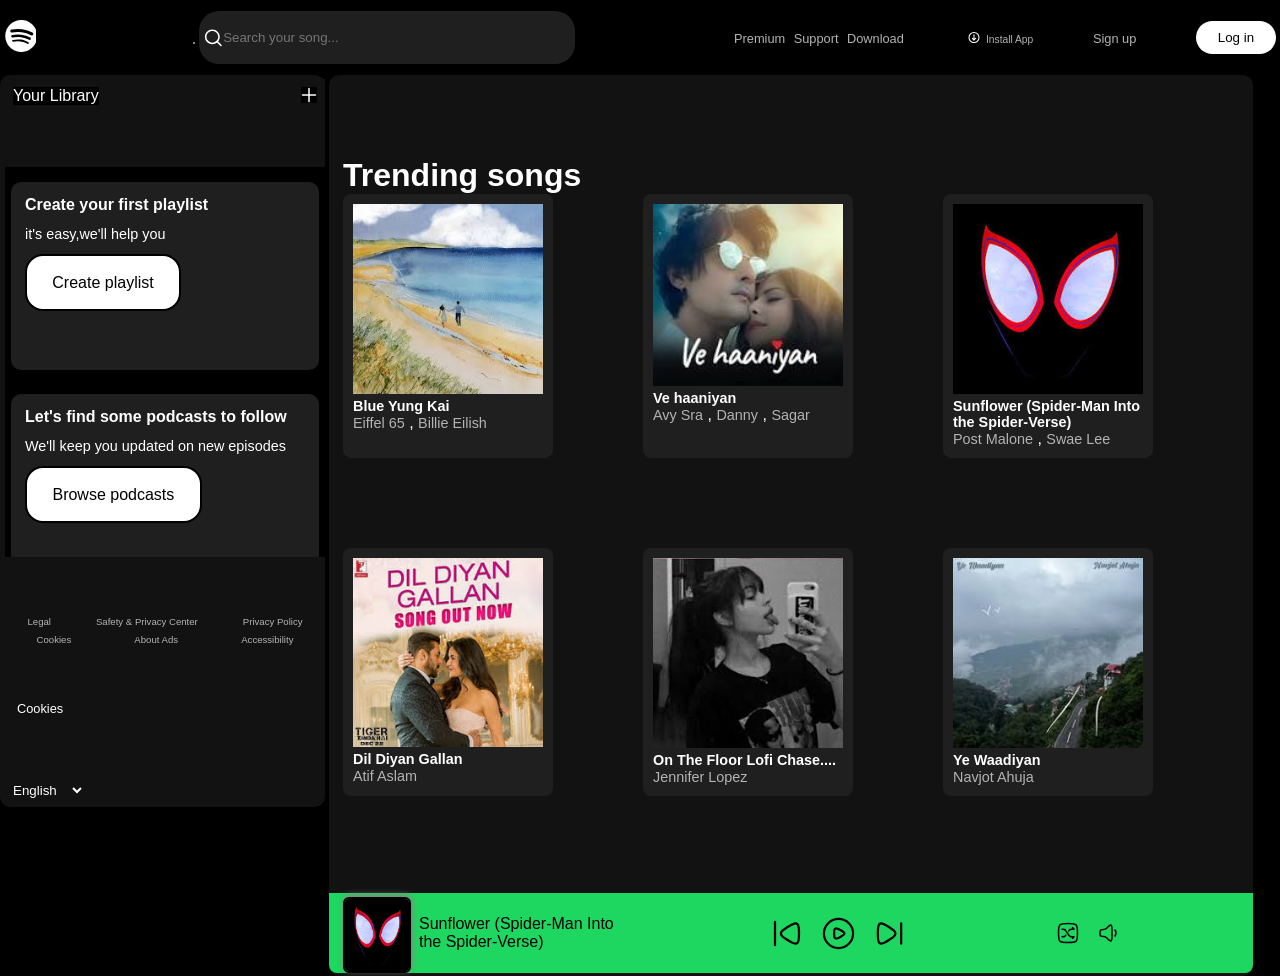
==== index.html @ 0c758832 "Initial commit index" ====
<!DOCTYPE html>
<html lang="en">

<head>
    <meta charset="UTF-8">
    <meta name="viewport" content="width=device-width, initial-scale=1.0">
    <title>SpotifyClone</title>
    <link rel="stylesheet" href="https://cdnjs.cloudflare.com/ajax/libs/font-awesome/6.7.2/css/all.min.css"
        integrity="sha512-Evv84Mr4kqVGRNSgIGL/F/aIDqQb7xQ2vcrdIwxfjThSH8CSR7PBEakCr51Ck+w+/U6swU2Im1vVX0SVk9ABhg=="
        crossorigin="anonymous" referrerpolicy="no-referrer" />
    <link rel="stylesheet" href="index.css">
    <link rel="stylesheet" href="utility.css">
    <link rel="icon" href="spotify.png">
</head>

<body>
    <!-- Nav Bar.... -->
    <nav id="home">
        <i class="fa-solid fa-bars" id="menuIcon"></i> <!--Currently not showing at 875px it appears-->
        <a href="#home"><img src="logo.svg" alt="Spotify Icon" id="spotifyIcon"></a>
        <div class="navDiv1">
            <a href="#home"><img src="home.svg" alt="Home Icon"></a>
            <div class="Searching-Box">
                <!-- Search icon id,input type id -->
                <img src="search.svg" alt="Search Icon" id="SearchSong"
                    style="background-color: #1F1F1F; cursor: pointer;">
                <input id="NavSearch" type="text" placeholder="Search your song..." autocomplete="off"
                    spellcheck="false" autocorrect="off">
            </div>
        </div>
        <div class="navDiv2">
            <div class="nD2One">
                <a href="https://www.spotify.com/in-en/premium/" target="_blank">
                    <span>Premium</span>
                </a>
                <a href="http://support.spotify.com/in-en/" target="_blank">
                    <span>Support</span>
                </a>
                <a href="https://www.spotify.com/in-en/download/windows/" target="_blank">
                    <span>Download</span>
                </a>
            </div>
            <div class="nD2Two">
                <img src="downArrow.svg" alt="Down Arrow Icon">
                <a href="https://open.spotify.com/download"><span>Install App</span></a>
            </div>
            <a href="#"><span>Sign up</span></a>
            <button>Log in</button>
        </div>
    </nav>
    <main>
        <!-- Section1 -->
        <div class="leftMainDiv mainDiv">
            <div class="LMD1">
                <span>Your Library</span>
                <img class="invert" src="plus.svg" alt="plusSign">
            </div>
            <div class="LMD2 leftScrollableDiv">
                <div class="LSD1 LSD">
                    <span>Create your first playlist</span>
                    <span>it's easy,we'll help you</span>
                    <a href="https://open.spotify.com/playlist/3lMnt1hQ7UjXv319iHJ9pQ"
                        class="leftclickbutton lcb1">Create playlist</a>
                </div>
                <div class="LSD2 LSD">
                    <span>Let's find some podcasts to follow</span>
                    <span>We'll keep you updated on new episodes</span>
                    <a href="https://open.spotify.com/home?facet=podcasts-chip" class="leftclickbutton lcb2">Browse podcasts</a>
                </div>
            </div>
            <div class="LMD3">
                <div class="LMD3-div">
                    <a href="https://www.spotify.com/in-en/legal/end-user-agreement/">
                        <span class="LMD3-span">Legal</span>
                    </a>
                    <a href="https://www.spotify.com/in-en/safetyandprivacy">
                        <span class="LMD3-span">Safety & Privacy Center</span>
                    </a>
                    <a href="https://www.spotify.com/in-en/legal/privacy-policy/">
                        <span class="LMD3-span">Privacy Policy</span>
                    </a>
                </div>
                <div class="LMD3-div">
                    <a href="https://www.spotify.com/in-en/legal/cookies-policy/">
                        <span class="LMD3-span">Cookies</span>
                    </a>
                    <a href="https://www.spotify.com/in-en/legal/privacy-policy/#s3">
                        <span class="LMD3-span">About Ads</span>
                    </a>
                    <a href="https://www.spotify.com/in-en/accessibility">
                        <span class="LMD3-span">Accessibility </span>
                    </a>
                </div>
            </div>
            <a href="https://www.spotify.com/in-en/legal/cookies-policy/">Cookies</a>
            <select name="select" id="language">
                <option value="en">English</option>
                <option value="hi">Hindi</option>
                <option value="fr">French</option>
                <option value="ge">German</option>
                <option value="por">Portuguese</option>
            </select>
        </div>
        <!-- Section2 -->
        <div class="rightMainDiv mainDiv">
            <h1>Trending songs</h1>
            <!-- Entire Playlist Cards -->
            <div class="cardContainer">
                <div class="card border">
                    <div class="play" data-img="PlaylistImage1.jpeg" data-songs="Songs/Blue Yung Kai - PagalWorld.mp3">
                        <svg width="80" height="80" viewBox="0 0 100 100" xmlns="http://www.w3.org/2000/svg"
                            style="background: none;">
                            <!-- Green circle filled -->
                            <circle cx="50" cy="50" r="36" fill="#1ed760" stroke="#1ed760" stroke-width="5" />

                            <!-- Play icon with 2px padding from top -->
                            <g transform="translate(31, 28) scale(1.5)">
                                <path
                                    d="M7.05 3.606L20.54 11.394a.7.7 0 0 1 0 1.212L7.05 20.394A.7.7 0 0 1 6 19.788V4.212a.7.7 0 0 1 1.05-.606"
                                    fill="black" />
                            </g>
                        </svg>
                    </div>
                    <img src="PlaylistImage1.jpeg" alt="">
                    <a href="Songs/Blue Yung Kai - PagalWorld.mp3">
                        <h4>Blue Yung Kai</h4>
                    </a>
                    <span>
                        <a draggable="true" dir="auto" href="/artist/1wRPtKGflJrBx9BmLsSwlU">Eiffel 65</a>
                        ,
                        <a draggable="true" dir="auto" href="/artist/1wRPtKGflJrBx9BmLsSwlU">Billie Eilish</a>
                    </span>
                </div>
                <div class="card border">
                    <div class="play" data-img="PlaylistImage2.jpeg" data-songs="Songs/Ve Haaniyaan-128kbps.mp3">
                        <svg width="80" height="80" viewBox="0 0 100 100" xmlns="http://www.w3.org/2000/svg"
                            style="background: none;">
                            <!-- Green circle filled -->
                            <circle cx="50" cy="50" r="36" fill="#1ed760" stroke="#1ed760" stroke-width="5" />

                            <!-- Play icon with 2px padding from top -->
                            <g transform="translate(31, 28) scale(1.5)">
                                <path
                                    d="M7.05 3.606L20.54 11.394a.7.7 0 0 1 0 1.212L7.05 20.394A.7.7 0 0 1 6 19.788V4.212a.7.7 0 0 1 1.05-.606"
                                    fill="black" />
                            </g>
                        </svg>
                    </div>
                    <img src="PlaylistImage2.jpeg" alt="">
                    <a href="Songs/Ve Haaniyaan-128kbps.mp3">
                        <h4>Ve haaniyan</h4>
                    </a>
                    <span>
                        <a draggable="true" dir="auto" href="/artist/1wRPtKGflJrBx9BmLsSwlU">Avy Sra</a>
                        ,
                        <a draggable="true" dir="auto" href="/artist/1wRPtKGflJrBx9BmLsSwlU">Danny</a>
                        ,
                        <a draggable="true" dir="auto" href="/artist/1wRPtKGflJrBx9BmLsSwlU">Sagar</a>
                    </span>
                </div>

                <div class="card border">
                    <div class="play" data-img="PlaylistImage3.jpeg"
                        data-songs="Songs/Post Malone, Swae Lee - Sunflower (Spider-Man Into the Spider-Verse).mp3">
                        <svg width="80" height="80" viewBox="0 0 100 100" xmlns="http://www.w3.org/2000/svg"
                            style="background: none;">
                            <!-- Green circle filled -->
                            <circle cx="50" cy="50" r="36" fill="#1ed760" stroke="#1ed760" stroke-width="5" />

                            <!-- Play icon with 2px padding from top -->
                            <g transform="translate(31, 28) scale(1.5)">
                                <path
                                    d="M7.05 3.606L20.54 11.394a.7.7 0 0 1 0 1.212L7.05 20.394A.7.7 0 0 1 6 19.788V4.212a.7.7 0 0 1 1.05-.606"
                                    fill="black" />
                            </g>
                        </svg>
                    </div>
                    <img src="PlaylistImage3.jpeg" alt="">
                    <a href="Songs/Post Malone, Swae Lee - Sunflower (Spider-Man Into the Spider-Verse).mp3">
                        <h4>Sunflower (Spider-Man Into the Spider-Verse)</h4>
                    </a>
                    <span>
                        <a draggable="true" dir="auto" href="/artist/1wRPtKGflJrBx9BmLsSwlU">Post Malone</a>
                        ,
                        <a draggable="true" dir="auto" href="/artist/1wRPtKGflJrBx9BmLsSwlU">Swae Lee</a>
                    </span>
                </div>

                <div class="card border">
                    <div class="play" data-img="PlaylistImage4.jpeg"
                        data-songs="Songs/Dil Diyan Gallan - Tiger Zinda Hai 128 Kbps.mp3">
                        <svg width="80" height="80" viewBox="0 0 100 100" xmlns="http://www.w3.org/2000/svg"
                            style="background: none;">
                            <!-- Green circle filled -->
                            <circle cx="50" cy="50" r="36" fill="#1ed760" stroke="#1ed760" stroke-width="5" />

                            <!-- Play icon with 2px padding from top -->
                            <g transform="translate(31, 28) scale(1.5)">
                                <path
                                    d="M7.05 3.606L20.54 11.394a.7.7 0 0 1 0 1.212L7.05 20.394A.7.7 0 0 1 6 19.788V4.212a.7.7 0 0 1 1.05-.606"
                                    fill="black" />
                            </g>
                        </svg>
                    </div>
                    <img src="PlaylistImage4.jpeg" alt="">
                    <a href="Songs/Dil Diyan Gallan - Tiger Zinda Hai 128 Kbps.mp3">
                        <h4>Dil Diyan Gallan</h4>
                    </a>
                    <span>
                        <a draggable="true" dir="auto" href="/artist/1wRPtKGflJrBx9BmLsSwlU">Atif Aslam</a>
                    </span>
                </div>

                <div class="card border">
                    <div class="play" data-img="PlaylistImage5.jpeg"
                        data-songs="Songs/On The Floor Lofi Chase(PagalWorld).mp3">
                        <svg width="80" height="80" viewBox="0 0 100 100" xmlns="http://www.w3.org/2000/svg"
                            style="background: none;">
                            <!-- Green circle filled -->
                            <circle cx="50" cy="50" r="36" fill="#1ed760" stroke="#1ed760" stroke-width="5" />

                            <!-- Play icon with 2px padding from top -->
                            <g transform="translate(31, 28) scale(1.5)">
                                <path
                                    d="M7.05 3.606L20.54 11.394a.7.7 0 0 1 0 1.212L7.05 20.394A.7.7 0 0 1 6 19.788V4.212a.7.7 0 0 1 1.05-.606"
                                    fill="black" />
                            </g>
                        </svg>
                    </div>
                    <img src="PlaylistImage5.jpeg" alt="">
                    <a href="Songs/On The Floor Lofi Chase(PagalWorld).mp3">
                        <h4>On The Floor Lofi Chase....</h4>
                    </a>
                    <span>
                        <a draggable="true" dir="auto" href="/artist/1wRPtKGflJrBx9BmLsSwlU">Jennifer Lopez</a>
                    </span>
                </div>
                <div class="card border">
                    <div class="play" data-img="PlaylistImage6.jpeg" data-songs="Songs/Ye Waadiyan - SoundWorldz.mp3">
                        <svg width="80" height="80" viewBox="0 0 100 100" xmlns="http://www.w3.org/2000/svg"
                            style="background: none;">
                            <!-- Green circle filled -->
                            <circle cx="50" cy="50" r="36" fill="#1ed760" stroke="#1ed760" stroke-width="5" />

                            <!-- Play icon with 2px padding from top -->
                            <g transform="translate(31, 28) scale(1.5)">
                                <path
                                    d="M7.05 3.606L20.54 11.394a.7.7 0 0 1 0 1.212L7.05 20.394A.7.7 0 0 1 6 19.788V4.212a.7.7 0 0 1 1.05-.606"
                                    fill="black" />
                            </g>
                        </svg>
                    </div>
                    <img src="PlaylistImage6.jpeg" alt="">
                    <a href="Songs/Ye Waadiyan - SoundWorldz.mp3">
                        <h4>Ye Waadiyan</h4>
                    </a>
                    <span>
                        <a draggable="true" dir="auto" href="/artist/1wRPtKGflJrBx9BmLsSwlU">Navjot Ahuja</a>
                    </span>
                </div>

                <div class="card border">
                    <div class="play" data-img="PlaylistImage7.jpeg"
                        data-songs="Songs/Zindagi Ek Safar - Andaaz (1971) 128 Kbps.mp3">
                        <svg width="80" height="80" viewBox="0 0 100 100" xmlns="http://www.w3.org/2000/svg"
                            style="background: none;">
                            <!-- Green circle filled -->
                            <circle cx="50" cy="50" r="36" fill="#1ed760" stroke="#1ed760" stroke-width="5" />

                            <!-- Play icon with 2px padding from top -->
                            <g transform="translate(31, 28) scale(1.5)">
                                <path
                                    d="M7.05 3.606L20.54 11.394a.7.7 0 0 1 0 1.212L7.05 20.394A.7.7 0 0 1 6 19.788V4.212a.7.7 0 0 1 1.05-.606"
                                    fill="black" />
                            </g>
                        </svg>
                    </div>
                    <img src="PlaylistImage7.jpeg" alt="">
                    <a href="Songs/Zindagi Ek Safar - Andaaz (1971) 128 Kbps.mp3">
                        <h4>Zindagi Ek Safar - Andaaz (1971)</h4>
                    </a>
                    <span>
                        <a draggable="true" dir="auto" href="/artist/1wRPtKGflJrBx9BmLsSwlU">Kishore Kumar</a>
                    </span>
                </div>

                <div class="card border">
                    <div class="play" data-img="PlaylistImage8.jpeg"
                        data-songs="Songs/Sapphire (Mp3 Song)-(SambalpuriStar.In).mp3">
                        <svg width="80" height="80" viewBox="0 0 100 100" xmlns="http://www.w3.org/2000/svg"
                            style="background: none;">
                            <!-- Green circle filled -->
                            <circle cx="50" cy="50" r="36" fill="#1ed760" stroke="#1ed760" stroke-width="5" />

                            <!-- Play icon with 2px padding from top -->
                            <g transform="translate(31, 28) scale(1.5)">
                                <path
                                    d="M7.05 3.606L20.54 11.394a.7.7 0 0 1 0 1.212L7.05 20.394A.7.7 0 0 1 6 19.788V4.212a.7.7 0 0 1 1.05-.606"
                                    fill="black" />
                            </g>
                        </svg>
                    </div>
                    <img src="PlaylistImage8.jpeg" alt="">
                    <a href="Songs/Sapphire (Mp3 Song)-(SambalpuriStar.In).mp3">
                        <h4>Sapphire</h4>
                    </a>
                    <span>
                        <a draggable="true" dir="auto" href="/artist/1wRPtKGflJrBx9BmLsSwlU">Ed Sheeran</a>
                        ,
                        <a draggable="true" dir="auto" href="/artist/1wRPtKGflJrBx9BmLsSwlU">Arijit Singh</a>
                    </span>
                </div>


                <div class="card border">
                    <div class="play" data-img="PlaylistImage9.jpeg" data-songs="Songs/One-Kiss-Lofi.mp3">
                        <svg width="80" height="80" viewBox="0 0 100 100" xmlns="http://www.w3.org/2000/svg"
                            style="background: none;">
                            <!-- Green circle filled -->
                            <circle cx="50" cy="50" r="36" fill="#1ed760" stroke="#1ed760" stroke-width="5" />

                            <!-- Play icon with 2px padding from top -->
                            <g transform="translate(31, 28) scale(1.5)">
                                <path
                                    d="M7.05 3.606L20.54 11.394a.7.7 0 0 1 0 1.212L7.05 20.394A.7.7 0 0 1 6 19.788V4.212a.7.7 0 0 1 1.05-.606"
                                    fill="black" />
                            </g>
                        </svg>
                    </div>
                    <img src="PlaylistImage9.jpeg" alt="">
                    <a href="Songs/One-Kiss-Lofi.mp3">
                        <h4>One Kiss</h4>
                    </a>
                    <span>
                        <a draggable="true" dir="auto" href="/artist/1wRPtKGflJrBx9BmLsSwlU">Dua Lipa</a>
                    </span>
                </div>

                <div class="card border">
                    <div class="play" data-img="PlaylistImage10.jpeg"
                        data-songs="Songs/Vaaste Nikhil Dsouza 128 Kbps.mp3">
                        <svg width="80" height="80" viewBox="0 0 100 100" xmlns="http://www.w3.org/2000/svg"
                            style="background: none;">
                            <!-- Green circle filled -->
                            <circle cx="50" cy="50" r="36" fill="#1ed760" stroke="#1ed760" stroke-width="5" />

                            <!-- Play icon with 2px padding from top -->
                            <g transform="translate(31, 28) scale(1.5)">
                                <path
                                    d="M7.05 3.606L20.54 11.394a.7.7 0 0 1 0 1.212L7.05 20.394A.7.7 0 0 1 6 19.788V4.212a.7.7 0 0 1 1.05-.606"
                                    fill="black" />
                            </g>
                        </svg>
                    </div>
                    <img src="PlaylistImage10.jpeg" alt="">
                    <a href="Songs/Vaaste Nikhil Dsouza 128 Kbps.mp3">
                        <h4>Vaaste</h4>
                    </a>
                    <span>
                        <a draggable="true" dir="auto" href="/artist/1wRPtKGflJrBx9BmLsSwlU">Dhvani Bhanushali</a>
                        ,
                        <a draggable="true" dir="auto" href="/artist/1wRPtKGflJrBx9BmLsSwlU">Nikhil D'Souza</a>
                    </span>
                </div>

                <div class="card border">
                    <div class="play" data-img="PlaylistImage11.jpeg"
                        data-songs="Songs/Desi Kalakaar Yo Yo Honey Singh 128 Kbps.mp3">
                        <svg width="80" height="80" viewBox="0 0 100 100" xmlns="http://www.w3.org/2000/svg"
                            style="background: none;">
                            <!-- Green circle filled -->
                            <circle cx="50" cy="50" r="36" fill="#1ed760" stroke="#1ed760" stroke-width="5" />

                            <!-- Play icon with 2px padding from top -->
                            <g transform="translate(31, 28) scale(1.5)">
                                <path
                                    d="M7.05 3.606L20.54 11.394a.7.7 0 0 1 0 1.212L7.05 20.394A.7.7 0 0 1 6 19.788V4.212a.7.7 0 0 1 1.05-.606"
                                    fill="black" />
                            </g>
                        </svg>
                    </div>
                    <img src="PlaylistImage11.jpeg" alt="">
                    <a href="Songs/Desi Kalakaar Yo Yo Honey Singh 128 Kbps.mp3">
                        <h4>Desi Kalakaar</h4>
                    </a>
                    <span>
                        <a draggable="true" dir="auto" href="/artist/1wRPtKGflJrBx9BmLsSwlU">Yo Yo Honey Singh</a>
                    </span>
                </div>


                <div class="card border">
                    <div class="play" data-img="PlaylistImage12.jpeg"
                        data-songs="Songs/Theres-Nothing-Holding-Me-Back.mp3">
                        <svg width="80" height="80" viewBox="0 0 100 100" xmlns="http://www.w3.org/2000/svg"
                            style="background: none;">
                            <!-- Green circle filled -->
                            <circle cx="50" cy="50" r="36" fill="#1ed760" stroke="#1ed760" stroke-width="5" />

                            <!-- Play icon with 2px padding from top -->
                            <g transform="translate(31, 28) scale(1.5)">
                                <path
                                    d="M7.05 3.606L20.54 11.394a.7.7 0 0 1 0 1.212L7.05 20.394A.7.7 0 0 1 6 19.788V4.212a.7.7 0 0 1 1.05-.606"
                                    fill="black" />
                            </g>
                        </svg>
                    </div>
                    <img src="PlaylistImage12.jpeg" alt="">
                    <a href="Songs/Theres-Nothing-Holding-Me-Back.mp3">
                        <h4>There's Nothing Holding Me Back</h4>
                    </a>
                    <span>
                        <a draggable="true" dir="auto" href="/artist/1wRPtKGflJrBx9BmLsSwlU">Shawn Mendes</a>
                    </span>
                </div>

                <div class="card border">
                    <div class="play" data-img="PlaylistImage13.jpeg"
                        data-songs="Songs/Hua Hain Aaj Pehli Baar - Sanam Re 128 Kbps.mp3">
                        <svg width="80" height="80" viewBox="0 0 100 100" xmlns="http://www.w3.org/2000/svg"
                            style="background: none;">
                            <!-- Green circle filled -->
                            <circle cx="50" cy="50" r="36" fill="#1ed760" stroke="#1ed760" stroke-width="5" />

                            <!-- Play icon with 2px padding from top -->
                            <g transform="translate(31, 28) scale(1.5)">
                                <path
                                    d="M7.05 3.606L20.54 11.394a.7.7 0 0 1 0 1.212L7.05 20.394A.7.7 0 0 1 6 19.788V4.212a.7.7 0 0 1 1.05-.606"
                                    fill="black" />
                            </g>
                        </svg>
                    </div>
                    <img src="PlaylistImage13.jpeg" alt="">
                    <a href="Songs/Hua Hain Aaj Pehli Baar - Sanam Re 128 Kbps.mp3">
                        <h4>Hua Hain Aaj Pehli Baar</h4>
                    </a>
                    <span>
                        <a draggable="true" dir="auto" href="/artist/1wRPtKGflJrBx9BmLsSwlU">Armaan Malik</a>
                        ,
                        <a draggable="true" dir="auto" href="/artist/1wRPtKGflJrBx9BmLsSwlU">Palak Muchhal</a>
                    </span>
                </div>

                <div class="card border">
                    <div class="play" data-img="PlaylistImage14.jpeg" data-songs="Songs/Night Changes(PagalWorld).mp3">
                        <svg width="80" height="80" viewBox="0 0 100 100" xmlns="http://www.w3.org/2000/svg"
                            style="background: none;">
                            <!-- Green circle filled -->
                            <circle cx="50" cy="50" r="36" fill="#1ed760" stroke="#1ed760" stroke-width="5" />

                            <!-- Play icon with 2px padding from top -->
                            <g transform="translate(31, 28) scale(1.5)">
                                <path
                                    d="M7.05 3.606L20.54 11.394a.7.7 0 0 1 0 1.212L7.05 20.394A.7.7 0 0 1 6 19.788V4.212a.7.7 0 0 1 1.05-.606"
                                    fill="black" />
                            </g>
                        </svg>
                    </div>
                    <img src="PlaylistImage14.jpeg" alt="">
                    <a href="Songs/Night Changes(PagalWorld).mp3">
                        <h4>Night Changes</h4>
                    </a>
                    <span>
                        <a draggable="true" dir="auto" href="/artist/1wRPtKGflJrBx9BmLsSwlU">John Ryan</a>
                        ,
                        <a draggable="true" dir="auto" href="/artist/1wRPtKGflJrBx9BmLsSwlU">Cheryl</a>
                    </span>
                </div>

                <div class="card border">
                    <div class="play" data-img="PlaylistImage15.jpeg"
                        data-songs="Songs/Taarif Karoon Kya Uski - (Raag.Fm).mp3">
                        <svg width="80" height="80" viewBox="0 0 100 100" xmlns="http://www.w3.org/2000/svg"
                            style="background: none;">
                            <!-- Green circle filled -->
                            <circle cx="50" cy="50" r="36" fill="#1ed760" stroke="#1ed760" stroke-width="5" />

                            <!-- Play icon with 2px padding from top -->
                            <g transform="translate(31, 28) scale(1.5)">
                                <path
                                    d="M7.05 3.606L20.54 11.394a.7.7 0 0 1 0 1.212L7.05 20.394A.7.7 0 0 1 6 19.788V4.212a.7.7 0 0 1 1.05-.606"
                                    fill="black" />
                            </g>
                        </svg>
                    </div>
                    <img src="PlaylistImage15.jpeg" alt="">
                    <a href="Songs/Taarif Karoon Kya Uski - (Raag.Fm).mp3">
                        <h4>Taarif Karoon Kya Uski</h4>
                    </a>
                    <span>
                        <a draggable="true" dir="auto" href="/artist/1wRPtKGflJrBx9BmLsSwlU">Mohammed Rafi</a>
                    </span>
                </div>

                <div class="card border">
                    <div class="play" data-img="PlaylistImage16.jpeg"
                        data-songs="Songs/Death Bed (PenduJatt.Com.Se).mp3">
                        <svg width="80" height="80" viewBox="0 0 100 100" xmlns="http://www.w3.org/2000/svg"
                            style="background: none;">
                            <!-- Green circle filled -->
                            <circle cx="50" cy="50" r="36" fill="#1ed760" stroke="#1ed760" stroke-width="5" />

                            <!-- Play icon with 2px padding from top -->
                            <g transform="translate(31, 28) scale(1.5)">
                                <path
                                    d="M7.05 3.606L20.54 11.394a.7.7 0 0 1 0 1.212L7.05 20.394A.7.7 0 0 1 6 19.788V4.212a.7.7 0 0 1 1.05-.606"
                                    fill="black" />
                            </g>
                        </svg>
                    </div>
                    <img src="PlaylistImage16.jpeg" alt="">
                    <a href="Songs/Death Bed (PenduJatt.Com.Se).mp3">
                        <h4>Death Bed</h4>
                    </a>
                    <span>
                        <a draggable="true" dir="auto" href="/artist/1wRPtKGflJrBx9BmLsSwlU">Powfu</a>
                        ,
                        <a draggable="true" dir="auto" href="/artist/1wRPtKGflJrBx9BmLsSwlU">Beabadoobee</a>
                    </span>
                </div>

                <div class="card border">
                    <div class="play" data-img="PlaylistImage17.jpeg"
                        data-songs="Songs/My Name Is Anthony Gonsalves Amar Akbar Anthony 128 Kbps.mp3">
                        <svg width="80" height="80" viewBox="0 0 100 100" xmlns="http://www.w3.org/2000/svg"
                            style="background: none;">
                            <!-- Green circle filled -->
                            <circle cx="50" cy="50" r="36" fill="#1ed760" stroke="#1ed760" stroke-width="5" />

                            <!-- Play icon with 2px padding from top -->
                            <g transform="translate(31, 28) scale(1.5)">
                                <path
                                    d="M7.05 3.606L20.54 11.394a.7.7 0 0 1 0 1.212L7.05 20.394A.7.7 0 0 1 6 19.788V4.212a.7.7 0 0 1 1.05-.606"
                                    fill="black" />
                            </g>
                        </svg>
                    </div>
                    <img src="PlaylistImage17.jpeg" alt="">
                    <a href="Songs/My Name Is Anthony Gonsalves Amar Akbar Anthony 128 Kbps.mp3">
                        <h4>My Name Is Anthony Gonsalves</h4>
                    </a>
                    <span>
                        <a draggable="true" dir="auto" href="/artist/1wRPtKGflJrBx9BmLsSwlU">Kishore Kumar</a>
                        ,
                        <a draggable="true" dir="auto" href="/artist/1wRPtKGflJrBx9BmLsSwlU">Amitabh Bachchan</a>
                    </span>
                </div>


            </div>

            <div class="playbar">
                <div style="background-color: #1ed760;">
                    <img src="PlaylistImage3.jpeg" alt="image change" id="PlayList-image">
                    <span id="PlayList-songname">Sunflower (Spider-Man Into the Spider-Verse)</span>
                </div>
                <div class="songButtons">
                    <!-- Play Pause And Next Button ..... -->
                    <audio id="audioPlayer" controls style="display: none;"></audio>
                    <img src="PreviousButton.svg" alt="previous" id="prevBtn" class="BCG">
                    <img src="PlayList-Play.svg" alt="play" id="playBtn" class="BCG">
                    <img src="NextButton.svg" alt="next" id="nextBtn" class="BCG">
                </div>
                <div class="volumeControl">
                    <!-- Shuffle Mode -->
                    <img src="Playlist-Shuffle.svg" alt="shuffle" id="shuffle" class="BCG">
                    <!-- Volumme Controller -->
                    <img src="Volume-Low.svg" alt="volume" id="volBtn" class="BCG">
                    <input type="range" id="volumeChange" min="0" max="1" step="0.01" value="0.3" class="hidden">
                </div>
            </div>
        </div>
    </main>
    <script src="https://unpkg.com/i18next@21.6.3/dist/umd/i18next.min.js"></script>
    <script src="script.js"></script>
</body>

</html>
---- index.css ----
* {
    margin: 0px;
    padding: 0;
    font-family: 'Lucida Sans', 'Lucida Sans Regular', 'Lucida Grande', 'Lucida Sans Unicode', Geneva, Verdana, sans-serif;
    background-color: black;
    color: white;
    z-index: 10;
}

:root {
    --svgColor: #b3b3b3;
    --searchBox: #1F1F1F;
    --playButtonColor: #1ed760;
    --playButtonAtHover: #1fdf64;
}

#menuIcon {
    display: none;
}

nav {
    position: sticky;
    top: 0;
    padding: 4px;
    display: flex;
    flex-direction: row;
    align-items: center;
    justify-content: space-between;
    height: 4.2rem;
    z-index: 20;
}

.navDiv1 {
    display: flex;
    flex-direction: row;
    align-items: center;
    justify-content: space-around;
    width: 30%;
    height: 100%;
}

.navDiv1>:nth-child(1) {
    width: 1em;
    height: 16px;
}

.Searching-Box {
    width: 25rem;
    height: 65%;
    border: 1px solid transparent;
    background-color: var(--searchBox);
    border-radius: 20px;
    padding: 4px;
    display: flex;
    flex-direction: row;
    align-items: center;
    justify-content: space-between;
}

.Searching-Box:hover {
    border: 1px solid #c6bebe;
    transition: 0.58s ease-in-out;
}

.Searching-Box>:nth-child(1) {
    width: 1.2em;
    height: 20px;
}

.Searching-Box>:nth-child(2) {
    background-color: var(--searchBox);
    color: white;
    border: none;
    outline: none;
    width: 26em;
    height: 85%;
}

.navDiv2 {
    height: 100%;
    width: 34em;
    display: flex;
    flex-direction: row;
    align-items: center;
    justify-content: space-between;
}

.navDiv2 a {
    text-decoration: none;
}

.navDiv2 a span {
    font-size: 0.8em;
    color: var(--svgColor);
}

.navDiv2 a span:hover {
    color: white;
    display: inline-block;
    transform: scale(1.08);
    transition: 0.3s ease-in-out;
}

.nD2One a {
    text-decoration: none;
    padding: 2px;
}

.nD2One a span {
    font-size: 0.8em;
    color: var(--svgColor);
}

.nD2One a span:hover {
    color: white;
    display: inline-block;
    transform: scale(1.08);
    transition: 0.3s ease-in-out;
}

.nD2Two>:nth-child(1) {
    width: 1em;
    height: 11px;

}

.nD2Two>:nth-child(2) {
    font-size: 0.8em;
    color: var(--svgColor);
}

.navDiv2>:nth-child(4) {
    cursor: pointer;
    border-radius: 20px;
    border: none;
    outline: none;
    width: 6em;
    height: 2.5em;
    background-color: white;
    color: black;
}

.navDiv2>:nth-child(4):hover {
    transform: scale(1.08);
    transition: 0.3s ease-in-out;
    background-color: rgb(227, 224, 224);
}

main {
    display: flex;
    flex-direction: row;
    gap: 4px;
}

.leftMainDiv {
    border-radius: 10px;
    width: 25vw;
    background-color: #121212;
    height: 80vh;
    padding: 4px 0 8px 5px;
    display: flex;
    flex-direction: column;
    justify-content: space-between;
}

.LMD1 {
    display: flex;
    flex-direction: row;
    justify-content: space-between;
    padding: 8px;
    background-color: #121212;

}

.LMD1>:nth-child(2) {
    width: 1em;
    height: 16px;
}

.leftScrollableDiv {
    height: 40vh;
    padding: 6px;
    padding-top: 15px;
    padding-bottom: 15px;
    display: flex;
    flex-direction: column;
    gap: 1.5em;
    overflow-y: scroll;
    flex-shrink: 0;
}

.LSD {
    height: 10rem;
    padding: 14px;
    background-color: var(--searchBox);
    display: flex;
    flex-direction: column;
    gap: 12px;
    border-radius: 10px;
    flex-shrink: 0;
}

.LSD>:nth-child(1) {
    font-weight: bolder;
    background-color: var(--searchBox);

}

.LSD>:nth-child(2) {
    background-color: var(--searchBox);
    font-size: 0.9em;
}

.LSD>:nth-child(3) {
    display: flex;
    flex-direction: row;
    align-items: center;
    justify-content: center;
    height: 3.3em;
    border-radius: 18px;
    border: 2px solid;
    background-color: white;
    color: black;
    text-decoration: none;
}

.leftclickbutton {
    border: none;
    outline: none;
    cursor: pointer;
    background-color: white;
    color: black;
}

.lcb1 {
    width: 9.5em;
}

.lcb2 {
    width: 10.8em;
}

.LSD>:nth-child(3):hover {
    transform: scale(1.08);
    transition: 0.3s ease-in-out;
    background-color: rgb(227, 224, 224);
}

.LMD3 {
    display: flex;
    flex-direction: column;

}

.LMD3-span {
    font-size: 0.6em;
    background-color: #121212;
    color: var(--svgColor);
}

.LMD3-div {
    display: flex;
    align-items: center;
    justify-content: space-around;
    background-color: #121212;

}

.LMD3-div>a {
    background-color: #121212;
    text-decoration: none;
}

.leftMainDiv>:nth-child(4) {
    background-color: #121212;
    padding-left: 12px;
    padding-bottom: 12px;
    font-size: 0.8em;
    width: 5em;
    text-decoration: none;
}

.leftMainDiv>:nth-child(4):hover {
    text-decoration: underline;
}

#language {
    background-color: #121212;
    border-radius: 10px;
    border: none;
    outline: none;
    padding-left: 4px;
    width: 6em;
}

.rightMainDiv {
    position: relative;
    border-radius: 10px;
    width: 70vw;
    height: 97vh;
    padding: 14px;
    background-color: #121212;
}

.rightMainDiv>:nth-child(1) {
    padding: 68px 0 0 0px;
    background-color: #121212;

}

.cardContainer {
    display: flex;
    flex-direction: row;
    flex-wrap: wrap;
    gap: 71px;
    background-color: #121212;
    overflow-y: scroll;
    max-height: 70vh;
}

.card {
    width: 190px;
    padding: 10px;
    border-radius: 8px;
    background-color: var(--searchBox);
    position: relative;
}

.card a {
    background-color: var(--searchBox);
    text-decoration: none;
    color: var(--svgColor);
    font-size: 0.9em;
}

.card span,
h4 {
    background-color: var(--searchBox);
    text-decoration: none;
}

.card a:hover {
    text-decoration: underline;
}

.card img {
    width: 100%;
    object-fit: contain;
}

.play {
    position: absolute;
    top: 9.3em;
    right: 0.5em;
    opacity: 0;
    background: transparent;
    display: flex;
    width: 50px;
    height: 50px;
    justify-content: center;
    align-items: center;
    border-radius: 80px;
    transform: translateY(10px);
    transition: all 0.28s ease-in-out;
}

.card:hover .play {
    opacity: 1;
    transform: translateY(0);
}


.playbar {
    position: absolute;
    bottom: 0;
    left: 0;
    padding: 14px;
    margin-bottom: 2.8px;
    background-color: var(--playButtonColor);
    height: 5.8vh;
    width: 70vw;
    border-radius: 0 0 8px 8px;
    display: flex;
    align-items: center;
    justify-content: space-between;
}

.playbar>:nth-child(1) img {
    margin-top: 4px;
    width: 5vw;
    height: 8vh;
    border: 2px solid black;
    border-radius: 6px;
    filter: drop-shadow(1px -2px 3px rgb(139, 128, 128));
}

.playbar>:nth-child(1) {
    display: flex;
    flex-direction: row;
    width: 16vw;
    align-items: center;
    gap: 4px;
}

.songButtons {
    background-color: var(--playButtonColor);
    display: flex;
    align-items: center;
    justify-content: center;
    gap: 16px;
    height: 3.2vh;
    padding: 12px;
}

.BCG:hover {
    transform: scale(1.08);
    transition: transform 0.28s ease-in-out;
    cursor: pointer;
}

.volumeControl {
    width: 20%;
    display: flex;
    padding: 4px;
    gap: 1em;
    background-color: var(--playButtonColor);
}

#volumeChange {
    opacity: 1;
    cursor: pointer;
    transform: scale(1);
    transition: all 0.4s ease-in-out;
}

#volumeChange.hidden {
    opacity: 0;
    transform: scale(0.8);
    pointer-events: none;
}

@media only screen and (max-width:1500px) {

    .playbar>:nth-child(1) {
        width: 22vw;
        height: 3rem;
        gap: 8px;
    }

    .cardContainer {

        gap: 40px;
    }

    .navDiv1 {
        gap: 4px;
    }
}

@media only screen and (max-width:1380px) {
    .cardContainer {
        gap: 20px;
    }
}

@media only screen and (max-width:1298px) {
    .cardContainer {
        gap: 90px;
    }
}



@media only screen and (max-width:1178px) {
    .cardContainer {
        gap: 71px;
    }
}


@media only screen and (max-width:1110px) {
    .Searching-Box {
        width: 15rem;
    }

    .playbar>:nth-child(1) {
        width: 28vw;

    }

    .cardContainer {
        gap: 25px;
    }

    .playbar>:nth-child(1) img {
        height: 5vh;
    }
}


@media only screen and (max-width:985px) {
    .cardContainer {
        padding-left: 18px;
        column-gap: 150px;
    }
    
}

@media only screen and (max-width:875px) {
    #spotifyIcon {
        padding-top: 19px;
    }
    
    #menuIcon {
        padding: 18px 0 0 30px;
        display: inline-block;
        z-index: 80;
    }

    .navDiv1 {
        display: flex;
        justify-content: center;
        gap: 4em;
        width: 30em;
    }

    .navDiv1>:nth-child(1) {
        width: 5em;
        height: 1.5em;
    }

    .Searching-Box {
        width: 28em;
        padding: 6px;
    }

    .navDiv2 {
        position: absolute;
        top: 2px;
        left: -263px;
        height: 105vh;
        width: 30%;
        display: flex;
        flex-direction: column;
        align-items: center;
        justify-content: space-around;
        z-index: 50;
        transition: 0.58s ease-in-out;

    }

    /* Called by JS using toggle */
    .navDiv2Alternate {
        left: 0;
        transition: 0.58s ease-in-out;
    }

    .nD2One {
        margin-top: 38px;
        display: flex;
        flex-direction: column;
        gap: 109px;
    }

    .cardContainer {
        padding-left: 18px;
        column-gap: 4%;
    }
}

@media only screen and (max-width:775px) {
    #language {
        position: relative;
        left: 507px;
        bottom: 264px;
        font-size: 1.2em;
    }
    .leftMainDiv>:nth-child(4) 
    {
        font-size: 1.2em;
    }
    .LMD3 span {
        font-size: 1em;
    }
    main {
        flex-direction: column-reverse;
        position: relative;
    }

    nav {
        gap: 8px;
    }

    .rightMainDiv {
        width: 100%;
    }

    .playbar {
        position: fixed;
        bottom: 15px;
        width: 96.5%;
    }

    .leftMainDiv {
        width: 100%;
    }

    .leftScrollableDiv {
        height: 15em;
        flex-direction: row;
        overflow-x: scroll;
        align-items: center;
        justify-content: space-between;
    }

    .LMD1 {
        font-size: 1.475rem;
    }

    .LSD {
        width: 15em;
    }

    .playbar>:nth-child(1) span {
        font-size: 0.775em;
    }
}

@media only screen and (max-width:432px) {
    nav {
        gap: 30px;
    }

    .rightMainDiv {
        width: 557px;
        padding-left: 5em;
    }

    .leftMainDiv {
        width: 635px;
    }

    .playbar>:nth-child(1) span {

        width: 25em;
        height: 50px;
        margin-left: 22px;
        padding-bottom: 15px;
    }

    .playbar>:nth-child(1) img {
        height: 5vh;
        width: 34px;
    }

    #language {
        position: relative;
        left: 507px;
        font-size: 1.2em;
        bottom: 109px;
    }
    .leftMainDiv>:nth-child(4) 
    {
        font-size: 1.2em;
    }
}

@media only screen and (max-width:376px) {
     #language {
    position: relative;
    left: 507px;
    bottom: 80px;
}
    .leftMainDiv>:nth-child(4) 
    {
        position: relative;
    bottom: 19px;
    }

}
---- utility.css ----
.cardContainer::-webkit-scrollbar,
.leftScrollableDiv::-webkit-scrollbar,
body::-webkit-scrollbar
{
    width: 6px;
}

.cardContainer::-webkit-scrollbar-thumb,
.leftScrollableDiv::-webkit-scrollbar-thumb,
.body::-webkit-scrollbar-thumb 
{
    background: #3e3e3e;
    border-radius: 10px;
}

.cardContainer::-webkit-scrollbar-track,
.leftScrollableDiv::-webkit-scrollbar-track,
body::-webkit-scrollbar-track
{
    background: #1a1a1a;
}



.BCG
{
    background-color: var(--playButtonColor);
    width: 2.2em;
    transition: transform 0.28s ease-in-out;
}
.VolumeControl
{
    background-color: var(--playButtonColor);
}

.playbar>:nth-child(1) span
{
    background-color: var(--playButtonColor);
    color: black;
}
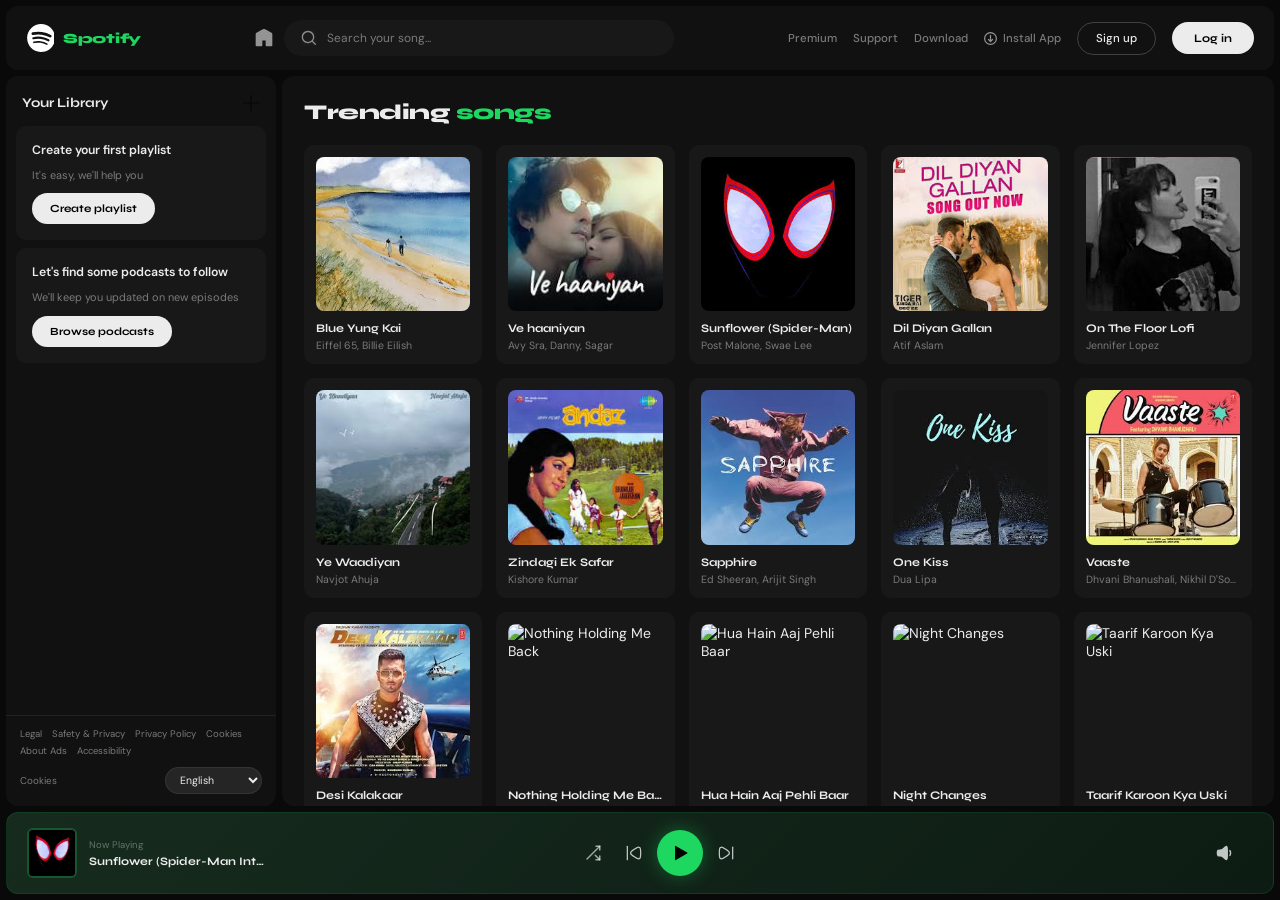
==== commit 3a49bb7d: "Updated Spotify" ====
--- a/index.html
+++ b/index.html
@@ -1,578 +1,423 @@
 <!DOCTYPE html>
 <html lang="en">
-
 <head>
-    <meta charset="UTF-8">
-    <meta name="viewport" content="width=device-width, initial-scale=1.0">
-    <title>SpotifyClone</title>
-    <link rel="stylesheet" href="https://cdnjs.cloudflare.com/ajax/libs/font-awesome/6.7.2/css/all.min.css"
-        integrity="sha512-Evv84Mr4kqVGRNSgIGL/F/aIDqQb7xQ2vcrdIwxfjThSH8CSR7PBEakCr51Ck+w+/U6swU2Im1vVX0SVk9ABhg=="
-        crossorigin="anonymous" referrerpolicy="no-referrer" />
-    <link rel="stylesheet" href="index.css">
-    <link rel="stylesheet" href="utility.css">
-    <link rel="icon" href="spotify.png">
+  <meta charset="UTF-8"/>
+  <meta name="viewport" content="width=device-width, initial-scale=1.0"/>
+  <title>Spotify – Web Player</title>
+  <link rel="icon" href="spotify.png"/>
+  <link rel="preconnect" href="https://fonts.googleapis.com"/>
+  <link href="https://fonts.googleapis.com/css2?family=Syne:wght@600;700;800&family=DM+Sans:opsz,wght@9..40,300;9..40,400;9..40,500;9..40,600&display=swap" rel="stylesheet"/>
+  <link rel="stylesheet" href="index.css"/>
+  <link rel="stylesheet" href="utility.css"/>
 </head>
-
 <body>
-    <!-- Nav Bar.... -->
-    <nav id="home">
-        <i class="fa-solid fa-bars" id="menuIcon"></i> <!--Currently not showing at 875px it appears-->
-        <a href="#home"><img src="logo.svg" alt="Spotify Icon" id="spotifyIcon"></a>
-        <div class="navDiv1">
-            <a href="#home"><img src="home.svg" alt="Home Icon"></a>
-            <div class="Searching-Box">
-                <!-- Search icon id,input type id -->
-                <img src="search.svg" alt="Search Icon" id="SearchSong"
-                    style="background-color: #1F1F1F; cursor: pointer;">
-                <input id="NavSearch" type="text" placeholder="Search your song..." autocomplete="off"
-                    spellcheck="false" autocorrect="off">
-            </div>
-        </div>
-        <div class="navDiv2">
-            <div class="nD2One">
-                <a href="https://www.spotify.com/in-en/premium/" target="_blank">
-                    <span>Premium</span>
-                </a>
-                <a href="http://support.spotify.com/in-en/" target="_blank">
-                    <span>Support</span>
-                </a>
-                <a href="https://www.spotify.com/in-en/download/windows/" target="_blank">
-                    <span>Download</span>
-                </a>
-            </div>
-            <div class="nD2Two">
-                <img src="downArrow.svg" alt="Down Arrow Icon">
-                <a href="https://open.spotify.com/download"><span>Install App</span></a>
-            </div>
-            <a href="#"><span>Sign up</span></a>
-            <button>Log in</button>
-        </div>
-    </nav>
-    <main>
-        <!-- Section1 -->
-        <div class="leftMainDiv mainDiv">
-            <div class="LMD1">
-                <span>Your Library</span>
-                <img class="invert" src="plus.svg" alt="plusSign">
-            </div>
-            <div class="LMD2 leftScrollableDiv">
-                <div class="LSD1 LSD">
-                    <span>Create your first playlist</span>
-                    <span>it's easy,we'll help you</span>
-                    <a href="https://open.spotify.com/playlist/3lMnt1hQ7UjXv319iHJ9pQ"
-                        class="leftclickbutton lcb1">Create playlist</a>
-                </div>
-                <div class="LSD2 LSD">
-                    <span>Let's find some podcasts to follow</span>
-                    <span>We'll keep you updated on new episodes</span>
-                    <a href="https://open.spotify.com/home?facet=podcasts-chip" class="leftclickbutton lcb2">Browse podcasts</a>
-                </div>
-            </div>
-            <div class="LMD3">
-                <div class="LMD3-div">
-                    <a href="https://www.spotify.com/in-en/legal/end-user-agreement/">
-                        <span class="LMD3-span">Legal</span>
-                    </a>
-                    <a href="https://www.spotify.com/in-en/safetyandprivacy">
-                        <span class="LMD3-span">Safety & Privacy Center</span>
-                    </a>
-                    <a href="https://www.spotify.com/in-en/legal/privacy-policy/">
-                        <span class="LMD3-span">Privacy Policy</span>
-                    </a>
-                </div>
-                <div class="LMD3-div">
-                    <a href="https://www.spotify.com/in-en/legal/cookies-policy/">
-                        <span class="LMD3-span">Cookies</span>
-                    </a>
-                    <a href="https://www.spotify.com/in-en/legal/privacy-policy/#s3">
-                        <span class="LMD3-span">About Ads</span>
-                    </a>
-                    <a href="https://www.spotify.com/in-en/accessibility">
-                        <span class="LMD3-span">Accessibility </span>
-                    </a>
-                </div>
-            </div>
-            <a href="https://www.spotify.com/in-en/legal/cookies-policy/">Cookies</a>
-            <select name="select" id="language">
-                <option value="en">English</option>
-                <option value="hi">Hindi</option>
-                <option value="fr">French</option>
-                <option value="ge">German</option>
-                <option value="por">Portuguese</option>
-            </select>
-        </div>
-        <!-- Section2 -->
-        <div class="rightMainDiv mainDiv">
-            <h1>Trending songs</h1>
-            <!-- Entire Playlist Cards -->
-            <div class="cardContainer">
-                <div class="card border">
-                    <div class="play" data-img="PlaylistImage1.jpeg" data-songs="Songs/Blue Yung Kai - PagalWorld.mp3">
-                        <svg width="80" height="80" viewBox="0 0 100 100" xmlns="http://www.w3.org/2000/svg"
-                            style="background: none;">
-                            <!-- Green circle filled -->
-                            <circle cx="50" cy="50" r="36" fill="#1ed760" stroke="#1ed760" stroke-width="5" />
-
-                            <!-- Play icon with 2px padding from top -->
-                            <g transform="translate(31, 28) scale(1.5)">
-                                <path
-                                    d="M7.05 3.606L20.54 11.394a.7.7 0 0 1 0 1.212L7.05 20.394A.7.7 0 0 1 6 19.788V4.212a.7.7 0 0 1 1.05-.606"
-                                    fill="black" />
-                            </g>
-                        </svg>
-                    </div>
-                    <img src="PlaylistImage1.jpeg" alt="">
-                    <a href="Songs/Blue Yung Kai - PagalWorld.mp3">
-                        <h4>Blue Yung Kai</h4>
-                    </a>
-                    <span>
-                        <a draggable="true" dir="auto" href="/artist/1wRPtKGflJrBx9BmLsSwlU">Eiffel 65</a>
-                        ,
-                        <a draggable="true" dir="auto" href="/artist/1wRPtKGflJrBx9BmLsSwlU">Billie Eilish</a>
-                    </span>
-                </div>
-                <div class="card border">
-                    <div class="play" data-img="PlaylistImage2.jpeg" data-songs="Songs/Ve Haaniyaan-128kbps.mp3">
-                        <svg width="80" height="80" viewBox="0 0 100 100" xmlns="http://www.w3.org/2000/svg"
-                            style="background: none;">
-                            <!-- Green circle filled -->
-                            <circle cx="50" cy="50" r="36" fill="#1ed760" stroke="#1ed760" stroke-width="5" />
-
-                            <!-- Play icon with 2px padding from top -->
-                            <g transform="translate(31, 28) scale(1.5)">
-                                <path
-                                    d="M7.05 3.606L20.54 11.394a.7.7 0 0 1 0 1.212L7.05 20.394A.7.7 0 0 1 6 19.788V4.212a.7.7 0 0 1 1.05-.606"
-                                    fill="black" />
-                            </g>
-                        </svg>
-                    </div>
-                    <img src="PlaylistImage2.jpeg" alt="">
-                    <a href="Songs/Ve Haaniyaan-128kbps.mp3">
-                        <h4>Ve haaniyan</h4>
-                    </a>
-                    <span>
-                        <a draggable="true" dir="auto" href="/artist/1wRPtKGflJrBx9BmLsSwlU">Avy Sra</a>
-                        ,
-                        <a draggable="true" dir="auto" href="/artist/1wRPtKGflJrBx9BmLsSwlU">Danny</a>
-                        ,
-                        <a draggable="true" dir="auto" href="/artist/1wRPtKGflJrBx9BmLsSwlU">Sagar</a>
-                    </span>
-                </div>
-
-                <div class="card border">
-                    <div class="play" data-img="PlaylistImage3.jpeg"
-                        data-songs="Songs/Post Malone, Swae Lee - Sunflower (Spider-Man Into the Spider-Verse).mp3">
-                        <svg width="80" height="80" viewBox="0 0 100 100" xmlns="http://www.w3.org/2000/svg"
-                            style="background: none;">
-                            <!-- Green circle filled -->
-                            <circle cx="50" cy="50" r="36" fill="#1ed760" stroke="#1ed760" stroke-width="5" />
-
-                            <!-- Play icon with 2px padding from top -->
-                            <g transform="translate(31, 28) scale(1.5)">
-                                <path
-                                    d="M7.05 3.606L20.54 11.394a.7.7 0 0 1 0 1.212L7.05 20.394A.7.7 0 0 1 6 19.788V4.212a.7.7 0 0 1 1.05-.606"
-                                    fill="black" />
-                            </g>
-                        </svg>
-                    </div>
-                    <img src="PlaylistImage3.jpeg" alt="">
-                    <a href="Songs/Post Malone, Swae Lee - Sunflower (Spider-Man Into the Spider-Verse).mp3">
-                        <h4>Sunflower (Spider-Man Into the Spider-Verse)</h4>
-                    </a>
-                    <span>
-                        <a draggable="true" dir="auto" href="/artist/1wRPtKGflJrBx9BmLsSwlU">Post Malone</a>
-                        ,
-                        <a draggable="true" dir="auto" href="/artist/1wRPtKGflJrBx9BmLsSwlU">Swae Lee</a>
-                    </span>
-                </div>
-
-                <div class="card border">
-                    <div class="play" data-img="PlaylistImage4.jpeg"
-                        data-songs="Songs/Dil Diyan Gallan - Tiger Zinda Hai 128 Kbps.mp3">
-                        <svg width="80" height="80" viewBox="0 0 100 100" xmlns="http://www.w3.org/2000/svg"
-                            style="background: none;">
-                            <!-- Green circle filled -->
-                            <circle cx="50" cy="50" r="36" fill="#1ed760" stroke="#1ed760" stroke-width="5" />
-
-                            <!-- Play icon with 2px padding from top -->
-                            <g transform="translate(31, 28) scale(1.5)">
-                                <path
-                                    d="M7.05 3.606L20.54 11.394a.7.7 0 0 1 0 1.212L7.05 20.394A.7.7 0 0 1 6 19.788V4.212a.7.7 0 0 1 1.05-.606"
-                                    fill="black" />
-                            </g>
-                        </svg>
-                    </div>
-                    <img src="PlaylistImage4.jpeg" alt="">
-                    <a href="Songs/Dil Diyan Gallan - Tiger Zinda Hai 128 Kbps.mp3">
-                        <h4>Dil Diyan Gallan</h4>
-                    </a>
-                    <span>
-                        <a draggable="true" dir="auto" href="/artist/1wRPtKGflJrBx9BmLsSwlU">Atif Aslam</a>
-                    </span>
-                </div>
-
-                <div class="card border">
-                    <div class="play" data-img="PlaylistImage5.jpeg"
-                        data-songs="Songs/On The Floor Lofi Chase(PagalWorld).mp3">
-                        <svg width="80" height="80" viewBox="0 0 100 100" xmlns="http://www.w3.org/2000/svg"
-                            style="background: none;">
-                            <!-- Green circle filled -->
-                            <circle cx="50" cy="50" r="36" fill="#1ed760" stroke="#1ed760" stroke-width="5" />
-
-                            <!-- Play icon with 2px padding from top -->
-                            <g transform="translate(31, 28) scale(1.5)">
-                                <path
-                                    d="M7.05 3.606L20.54 11.394a.7.7 0 0 1 0 1.212L7.05 20.394A.7.7 0 0 1 6 19.788V4.212a.7.7 0 0 1 1.05-.606"
-                                    fill="black" />
-                            </g>
-                        </svg>
-                    </div>
-                    <img src="PlaylistImage5.jpeg" alt="">
-                    <a href="Songs/On The Floor Lofi Chase(PagalWorld).mp3">
-                        <h4>On The Floor Lofi Chase....</h4>
-                    </a>
-                    <span>
-                        <a draggable="true" dir="auto" href="/artist/1wRPtKGflJrBx9BmLsSwlU">Jennifer Lopez</a>
-                    </span>
-                </div>
-                <div class="card border">
-                    <div class="play" data-img="PlaylistImage6.jpeg" data-songs="Songs/Ye Waadiyan - SoundWorldz.mp3">
-                        <svg width="80" height="80" viewBox="0 0 100 100" xmlns="http://www.w3.org/2000/svg"
-                            style="background: none;">
-                            <!-- Green circle filled -->
-                            <circle cx="50" cy="50" r="36" fill="#1ed760" stroke="#1ed760" stroke-width="5" />
-
-                            <!-- Play icon with 2px padding from top -->
-                            <g transform="translate(31, 28) scale(1.5)">
-                                <path
-                                    d="M7.05 3.606L20.54 11.394a.7.7 0 0 1 0 1.212L7.05 20.394A.7.7 0 0 1 6 19.788V4.212a.7.7 0 0 1 1.05-.606"
-                                    fill="black" />
-                            </g>
-                        </svg>
-                    </div>
-                    <img src="PlaylistImage6.jpeg" alt="">
-                    <a href="Songs/Ye Waadiyan - SoundWorldz.mp3">
-                        <h4>Ye Waadiyan</h4>
-                    </a>
-                    <span>
-                        <a draggable="true" dir="auto" href="/artist/1wRPtKGflJrBx9BmLsSwlU">Navjot Ahuja</a>
-                    </span>
-                </div>
-
-                <div class="card border">
-                    <div class="play" data-img="PlaylistImage7.jpeg"
-                        data-songs="Songs/Zindagi Ek Safar - Andaaz (1971) 128 Kbps.mp3">
-                        <svg width="80" height="80" viewBox="0 0 100 100" xmlns="http://www.w3.org/2000/svg"
-                            style="background: none;">
-                            <!-- Green circle filled -->
-                            <circle cx="50" cy="50" r="36" fill="#1ed760" stroke="#1ed760" stroke-width="5" />
-
-                            <!-- Play icon with 2px padding from top -->
-                            <g transform="translate(31, 28) scale(1.5)">
-                                <path
-                                    d="M7.05 3.606L20.54 11.394a.7.7 0 0 1 0 1.212L7.05 20.394A.7.7 0 0 1 6 19.788V4.212a.7.7 0 0 1 1.05-.606"
-                                    fill="black" />
-                            </g>
-                        </svg>
-                    </div>
-                    <img src="PlaylistImage7.jpeg" alt="">
-                    <a href="Songs/Zindagi Ek Safar - Andaaz (1971) 128 Kbps.mp3">
-                        <h4>Zindagi Ek Safar - Andaaz (1971)</h4>
-                    </a>
-                    <span>
-                        <a draggable="true" dir="auto" href="/artist/1wRPtKGflJrBx9BmLsSwlU">Kishore Kumar</a>
-                    </span>
-                </div>
-
-                <div class="card border">
-                    <div class="play" data-img="PlaylistImage8.jpeg"
-                        data-songs="Songs/Sapphire (Mp3 Song)-(SambalpuriStar.In).mp3">
-                        <svg width="80" height="80" viewBox="0 0 100 100" xmlns="http://www.w3.org/2000/svg"
-                            style="background: none;">
-                            <!-- Green circle filled -->
-                            <circle cx="50" cy="50" r="36" fill="#1ed760" stroke="#1ed760" stroke-width="5" />
-
-                            <!-- Play icon with 2px padding from top -->
-                            <g transform="translate(31, 28) scale(1.5)">
-                                <path
-                                    d="M7.05 3.606L20.54 11.394a.7.7 0 0 1 0 1.212L7.05 20.394A.7.7 0 0 1 6 19.788V4.212a.7.7 0 0 1 1.05-.606"
-                                    fill="black" />
-                            </g>
-                        </svg>
-                    </div>
-                    <img src="PlaylistImage8.jpeg" alt="">
-                    <a href="Songs/Sapphire (Mp3 Song)-(SambalpuriStar.In).mp3">
-                        <h4>Sapphire</h4>
-                    </a>
-                    <span>
-                        <a draggable="true" dir="auto" href="/artist/1wRPtKGflJrBx9BmLsSwlU">Ed Sheeran</a>
-                        ,
-                        <a draggable="true" dir="auto" href="/artist/1wRPtKGflJrBx9BmLsSwlU">Arijit Singh</a>
-                    </span>
-                </div>
-
-
-                <div class="card border">
-                    <div class="play" data-img="PlaylistImage9.jpeg" data-songs="Songs/One-Kiss-Lofi.mp3">
-                        <svg width="80" height="80" viewBox="0 0 100 100" xmlns="http://www.w3.org/2000/svg"
-                            style="background: none;">
-                            <!-- Green circle filled -->
-                            <circle cx="50" cy="50" r="36" fill="#1ed760" stroke="#1ed760" stroke-width="5" />
-
-                            <!-- Play icon with 2px padding from top -->
-                            <g transform="translate(31, 28) scale(1.5)">
-                                <path
-                                    d="M7.05 3.606L20.54 11.394a.7.7 0 0 1 0 1.212L7.05 20.394A.7.7 0 0 1 6 19.788V4.212a.7.7 0 0 1 1.05-.606"
-                                    fill="black" />
-                            </g>
-                        </svg>
-                    </div>
-                    <img src="PlaylistImage9.jpeg" alt="">
-                    <a href="Songs/One-Kiss-Lofi.mp3">
-                        <h4>One Kiss</h4>
-                    </a>
-                    <span>
-                        <a draggable="true" dir="auto" href="/artist/1wRPtKGflJrBx9BmLsSwlU">Dua Lipa</a>
-                    </span>
-                </div>
-
-                <div class="card border">
-                    <div class="play" data-img="PlaylistImage10.jpeg"
-                        data-songs="Songs/Vaaste Nikhil Dsouza 128 Kbps.mp3">
-                        <svg width="80" height="80" viewBox="0 0 100 100" xmlns="http://www.w3.org/2000/svg"
-                            style="background: none;">
-                            <!-- Green circle filled -->
-                            <circle cx="50" cy="50" r="36" fill="#1ed760" stroke="#1ed760" stroke-width="5" />
-
-                            <!-- Play icon with 2px padding from top -->
-                            <g transform="translate(31, 28) scale(1.5)">
-                                <path
-                                    d="M7.05 3.606L20.54 11.394a.7.7 0 0 1 0 1.212L7.05 20.394A.7.7 0 0 1 6 19.788V4.212a.7.7 0 0 1 1.05-.606"
-                                    fill="black" />
-                            </g>
-                        </svg>
-                    </div>
-                    <img src="PlaylistImage10.jpeg" alt="">
-                    <a href="Songs/Vaaste Nikhil Dsouza 128 Kbps.mp3">
-                        <h4>Vaaste</h4>
-                    </a>
-                    <span>
-                        <a draggable="true" dir="auto" href="/artist/1wRPtKGflJrBx9BmLsSwlU">Dhvani Bhanushali</a>
-                        ,
-                        <a draggable="true" dir="auto" href="/artist/1wRPtKGflJrBx9BmLsSwlU">Nikhil D'Souza</a>
-                    </span>
-                </div>
-
-                <div class="card border">
-                    <div class="play" data-img="PlaylistImage11.jpeg"
-                        data-songs="Songs/Desi Kalakaar Yo Yo Honey Singh 128 Kbps.mp3">
-                        <svg width="80" height="80" viewBox="0 0 100 100" xmlns="http://www.w3.org/2000/svg"
-                            style="background: none;">
-                            <!-- Green circle filled -->
-                            <circle cx="50" cy="50" r="36" fill="#1ed760" stroke="#1ed760" stroke-width="5" />
-
-                            <!-- Play icon with 2px padding from top -->
-                            <g transform="translate(31, 28) scale(1.5)">
-                                <path
-                                    d="M7.05 3.606L20.54 11.394a.7.7 0 0 1 0 1.212L7.05 20.394A.7.7 0 0 1 6 19.788V4.212a.7.7 0 0 1 1.05-.606"
-                                    fill="black" />
-                            </g>
-                        </svg>
-                    </div>
-                    <img src="PlaylistImage11.jpeg" alt="">
-                    <a href="Songs/Desi Kalakaar Yo Yo Honey Singh 128 Kbps.mp3">
-                        <h4>Desi Kalakaar</h4>
-                    </a>
-                    <span>
-                        <a draggable="true" dir="auto" href="/artist/1wRPtKGflJrBx9BmLsSwlU">Yo Yo Honey Singh</a>
-                    </span>
-                </div>
-
-
-                <div class="card border">
-                    <div class="play" data-img="PlaylistImage12.jpeg"
-                        data-songs="Songs/Theres-Nothing-Holding-Me-Back.mp3">
-                        <svg width="80" height="80" viewBox="0 0 100 100" xmlns="http://www.w3.org/2000/svg"
-                            style="background: none;">
-                            <!-- Green circle filled -->
-                            <circle cx="50" cy="50" r="36" fill="#1ed760" stroke="#1ed760" stroke-width="5" />
-
-                            <!-- Play icon with 2px padding from top -->
-                            <g transform="translate(31, 28) scale(1.5)">
-                                <path
-                                    d="M7.05 3.606L20.54 11.394a.7.7 0 0 1 0 1.212L7.05 20.394A.7.7 0 0 1 6 19.788V4.212a.7.7 0 0 1 1.05-.606"
-                                    fill="black" />
-                            </g>
-                        </svg>
-                    </div>
-                    <img src="PlaylistImage12.jpeg" alt="">
-                    <a href="Songs/Theres-Nothing-Holding-Me-Back.mp3">
-                        <h4>There's Nothing Holding Me Back</h4>
-                    </a>
-                    <span>
-                        <a draggable="true" dir="auto" href="/artist/1wRPtKGflJrBx9BmLsSwlU">Shawn Mendes</a>
-                    </span>
-                </div>
-
-                <div class="card border">
-                    <div class="play" data-img="PlaylistImage13.jpeg"
-                        data-songs="Songs/Hua Hain Aaj Pehli Baar - Sanam Re 128 Kbps.mp3">
-                        <svg width="80" height="80" viewBox="0 0 100 100" xmlns="http://www.w3.org/2000/svg"
-                            style="background: none;">
-                            <!-- Green circle filled -->
-                            <circle cx="50" cy="50" r="36" fill="#1ed760" stroke="#1ed760" stroke-width="5" />
-
-                            <!-- Play icon with 2px padding from top -->
-                            <g transform="translate(31, 28) scale(1.5)">
-                                <path
-                                    d="M7.05 3.606L20.54 11.394a.7.7 0 0 1 0 1.212L7.05 20.394A.7.7 0 0 1 6 19.788V4.212a.7.7 0 0 1 1.05-.606"
-                                    fill="black" />
-                            </g>
-                        </svg>
-                    </div>
-                    <img src="PlaylistImage13.jpeg" alt="">
-                    <a href="Songs/Hua Hain Aaj Pehli Baar - Sanam Re 128 Kbps.mp3">
-                        <h4>Hua Hain Aaj Pehli Baar</h4>
-                    </a>
-                    <span>
-                        <a draggable="true" dir="auto" href="/artist/1wRPtKGflJrBx9BmLsSwlU">Armaan Malik</a>
-                        ,
-                        <a draggable="true" dir="auto" href="/artist/1wRPtKGflJrBx9BmLsSwlU">Palak Muchhal</a>
-                    </span>
-                </div>
-
-                <div class="card border">
-                    <div class="play" data-img="PlaylistImage14.jpeg" data-songs="Songs/Night Changes(PagalWorld).mp3">
-                        <svg width="80" height="80" viewBox="0 0 100 100" xmlns="http://www.w3.org/2000/svg"
-                            style="background: none;">
-                            <!-- Green circle filled -->
-                            <circle cx="50" cy="50" r="36" fill="#1ed760" stroke="#1ed760" stroke-width="5" />
-
-                            <!-- Play icon with 2px padding from top -->
-                            <g transform="translate(31, 28) scale(1.5)">
-                                <path
-                                    d="M7.05 3.606L20.54 11.394a.7.7 0 0 1 0 1.212L7.05 20.394A.7.7 0 0 1 6 19.788V4.212a.7.7 0 0 1 1.05-.606"
-                                    fill="black" />
-                            </g>
-                        </svg>
-                    </div>
-                    <img src="PlaylistImage14.jpeg" alt="">
-                    <a href="Songs/Night Changes(PagalWorld).mp3">
-                        <h4>Night Changes</h4>
-                    </a>
-                    <span>
-                        <a draggable="true" dir="auto" href="/artist/1wRPtKGflJrBx9BmLsSwlU">John Ryan</a>
-                        ,
-                        <a draggable="true" dir="auto" href="/artist/1wRPtKGflJrBx9BmLsSwlU">Cheryl</a>
-                    </span>
-                </div>
-
-                <div class="card border">
-                    <div class="play" data-img="PlaylistImage15.jpeg"
-                        data-songs="Songs/Taarif Karoon Kya Uski - (Raag.Fm).mp3">
-                        <svg width="80" height="80" viewBox="0 0 100 100" xmlns="http://www.w3.org/2000/svg"
-                            style="background: none;">
-                            <!-- Green circle filled -->
-                            <circle cx="50" cy="50" r="36" fill="#1ed760" stroke="#1ed760" stroke-width="5" />
-
-                            <!-- Play icon with 2px padding from top -->
-                            <g transform="translate(31, 28) scale(1.5)">
-                                <path
-                                    d="M7.05 3.606L20.54 11.394a.7.7 0 0 1 0 1.212L7.05 20.394A.7.7 0 0 1 6 19.788V4.212a.7.7 0 0 1 1.05-.606"
-                                    fill="black" />
-                            </g>
-                        </svg>
-                    </div>
-                    <img src="PlaylistImage15.jpeg" alt="">
-                    <a href="Songs/Taarif Karoon Kya Uski - (Raag.Fm).mp3">
-                        <h4>Taarif Karoon Kya Uski</h4>
-                    </a>
-                    <span>
-                        <a draggable="true" dir="auto" href="/artist/1wRPtKGflJrBx9BmLsSwlU">Mohammed Rafi</a>
-                    </span>
-                </div>
-
-                <div class="card border">
-                    <div class="play" data-img="PlaylistImage16.jpeg"
-                        data-songs="Songs/Death Bed (PenduJatt.Com.Se).mp3">
-                        <svg width="80" height="80" viewBox="0 0 100 100" xmlns="http://www.w3.org/2000/svg"
-                            style="background: none;">
-                            <!-- Green circle filled -->
-                            <circle cx="50" cy="50" r="36" fill="#1ed760" stroke="#1ed760" stroke-width="5" />
-
-                            <!-- Play icon with 2px padding from top -->
-                            <g transform="translate(31, 28) scale(1.5)">
-                                <path
-                                    d="M7.05 3.606L20.54 11.394a.7.7 0 0 1 0 1.212L7.05 20.394A.7.7 0 0 1 6 19.788V4.212a.7.7 0 0 1 1.05-.606"
-                                    fill="black" />
-                            </g>
-                        </svg>
-                    </div>
-                    <img src="PlaylistImage16.jpeg" alt="">
-                    <a href="Songs/Death Bed (PenduJatt.Com.Se).mp3">
-                        <h4>Death Bed</h4>
-                    </a>
-                    <span>
-                        <a draggable="true" dir="auto" href="/artist/1wRPtKGflJrBx9BmLsSwlU">Powfu</a>
-                        ,
-                        <a draggable="true" dir="auto" href="/artist/1wRPtKGflJrBx9BmLsSwlU">Beabadoobee</a>
-                    </span>
-                </div>
-
-                <div class="card border">
-                    <div class="play" data-img="PlaylistImage17.jpeg"
-                        data-songs="Songs/My Name Is Anthony Gonsalves Amar Akbar Anthony 128 Kbps.mp3">
-                        <svg width="80" height="80" viewBox="0 0 100 100" xmlns="http://www.w3.org/2000/svg"
-                            style="background: none;">
-                            <!-- Green circle filled -->
-                            <circle cx="50" cy="50" r="36" fill="#1ed760" stroke="#1ed760" stroke-width="5" />
-
-                            <!-- Play icon with 2px padding from top -->
-                            <g transform="translate(31, 28) scale(1.5)">
-                                <path
-                                    d="M7.05 3.606L20.54 11.394a.7.7 0 0 1 0 1.212L7.05 20.394A.7.7 0 0 1 6 19.788V4.212a.7.7 0 0 1 1.05-.606"
-                                    fill="black" />
-                            </g>
-                        </svg>
-                    </div>
-                    <img src="PlaylistImage17.jpeg" alt="">
-                    <a href="Songs/My Name Is Anthony Gonsalves Amar Akbar Anthony 128 Kbps.mp3">
-                        <h4>My Name Is Anthony Gonsalves</h4>
-                    </a>
-                    <span>
-                        <a draggable="true" dir="auto" href="/artist/1wRPtKGflJrBx9BmLsSwlU">Kishore Kumar</a>
-                        ,
-                        <a draggable="true" dir="auto" href="/artist/1wRPtKGflJrBx9BmLsSwlU">Amitabh Bachchan</a>
-                    </span>
-                </div>
-
-
-            </div>
-
-            <div class="playbar">
-                <div style="background-color: #1ed760;">
-                    <img src="PlaylistImage3.jpeg" alt="image change" id="PlayList-image">
-                    <span id="PlayList-songname">Sunflower (Spider-Man Into the Spider-Verse)</span>
-                </div>
-                <div class="songButtons">
-                    <!-- Play Pause And Next Button ..... -->
-                    <audio id="audioPlayer" controls style="display: none;"></audio>
-                    <img src="PreviousButton.svg" alt="previous" id="prevBtn" class="BCG">
-                    <img src="PlayList-Play.svg" alt="play" id="playBtn" class="BCG">
-                    <img src="NextButton.svg" alt="next" id="nextBtn" class="BCG">
-                </div>
-                <div class="volumeControl">
-                    <!-- Shuffle Mode -->
-                    <img src="Playlist-Shuffle.svg" alt="shuffle" id="shuffle" class="BCG">
-                    <!-- Volumme Controller -->
-                    <img src="Volume-Low.svg" alt="volume" id="volBtn" class="BCG">
-                    <input type="range" id="volumeChange" min="0" max="1" step="0.01" value="0.3" class="hidden">
-                </div>
-            </div>
-        </div>
-    </main>
-    <script src="https://unpkg.com/i18next@21.6.3/dist/umd/i18next.min.js"></script>
-    <script src="script.js"></script>
+
+<div class="overlay" id="overlay"></div>
+
+<div class="shell">
+
+  <nav class="nav" id="home">
+
+    <button id="menuIcon" aria-label="Open menu">
+      <svg width="22" height="22" viewBox="0 0 24 24" fill="none" stroke="currentColor" stroke-width="2" stroke-linecap="round">
+        <line x1="3" y1="6"  x2="21" y2="6"/>
+        <line x1="3" y1="12" x2="21" y2="12"/>
+        <line x1="3" y1="18" x2="21" y2="18"/>
+      </svg>
+    </button>
+
+    <a href="#home" class="nav-logo">
+      <img src="logo.svg" alt="Spotify Logo"/>
+      <span>Spotify</span>
+    </a>
+
+    <div class="nav-center">
+      <a href="#home" class="home-icon-link">
+        <img src="home.svg" alt="Home"/>
+      </a>
+      <div class="search-box">
+        <img src="search.svg" alt="Search" id="SearchSong"/>
+        <input id="NavSearch" type="text" placeholder="Search your song..." autocomplete="off" spellcheck="false"/>
+      </div>
+    </div>
+
+    <div class="nav-links" id="navLinks">
+      <a href="https://www.spotify.com/in-en/premium/" target="_blank">Premium</a>
+      <a href="http://support.spotify.com/in-en/" target="_blank">Support</a>
+      <a href="https://www.spotify.com/in-en/download/windows/" target="_blank">Download</a>
+      <a href="https://open.spotify.com/download" class="install-link">
+        <img src="downArrow.svg" alt=""/>
+        <span id="installAppText">Install App</span>
+      </a>
+      <a href="#" class="btn-signup"><span id="signupText">Sign up</span></a>
+      <button class="btn-login" id="loginBtn">Log in</button>
+    </div>
+
+  </nav>
+
+  <aside class="sidebar" id="sidebar">
+
+    <div class="sidebar-header">
+      <span id="libraryLabel">Your Library</span>
+      <img src="plus.svg" alt="Add" class="plus-icon"/>
+    </div>
+
+    <div class="lib-scroll">
+
+      <div class="lib-card LSD1">
+        <p class="lib-title" id="createPlaylistTitle">Create your first playlist</p>
+        <p class="lib-sub">It's easy, we'll help you</p>
+        <a href="https://open.spotify.com/playlist/3lMnt1hQ7UjXv319iHJ9pQ" class="lib-btn" id="createPlaylistBtn">Create playlist</a>
+      </div>
+
+      <div class="lib-card LSD2">
+        <p class="lib-title" id="findPodcastTitle">Let's find some podcasts to follow</p>
+        <p class="lib-sub">We'll keep you updated on new episodes</p>
+        <a href="https://open.spotify.com/home?facet=podcasts-chip" class="lib-btn" id="browsePodcastBtn">Browse podcasts</a>
+      </div>
+
+    </div>
+
+    <div class="sidebar-footer">
+      <div class="footer-links">
+        <a href="https://www.spotify.com/in-en/legal/end-user-agreement/">Legal</a>
+        <a href="https://www.spotify.com/in-en/safetyandprivacy">Safety &amp; Privacy</a>
+        <a href="https://www.spotify.com/in-en/legal/privacy-policy/">Privacy Policy</a>
+        <a href="https://www.spotify.com/in-en/legal/cookies-policy/">Cookies</a>
+        <a href="https://www.spotify.com/in-en/legal/privacy-policy/#s3">About Ads</a>
+        <a href="https://www.spotify.com/in-en/accessibility">Accessibility</a>
+      </div>
+      <div class="footer-bottom">
+        <a href="https://www.spotify.com/in-en/legal/cookies-policy/" class="footer-cookie-link">Cookies</a>
+        <select id="language">
+          <option value="en">English</option>
+          <option value="hi">Hindi</option>
+          <option value="fr">French</option>
+          <option value="ge">German</option>
+          <option value="por">Portuguese</option>
+        </select>
+      </div>
+    </div>
+
+  </aside>
+
+  <main class="main-content">
+    <div class="main-inner">
+
+      <h1 id="trendingLabel">Trending <span class="highlight">songs</span></h1>
+
+      <div class="card-grid">
+
+        <!-- Card 1 -->
+        <div class="card">
+          <div class="card-thumb">
+            <img src="PlaylistImage1.jpeg" alt="Blue Yung Kai"/>
+            <div class="play" data-img="PlaylistImage1.jpeg" data-songs="Songs/Blue Yung Kai - PagalWorld.mp3">
+              <div class="play-circle">
+                <svg viewBox="0 0 24 24" fill="black"><path d="M8 5v14l11-7z"/></svg>
+              </div>
+            </div>
+          </div>
+          <h4 class="card-title">Blue Yung Kai</h4>
+          <p class="card-artists">
+            <a href="#">Eiffel 65</a>, <a href="#">Billie Eilish</a>
+          </p>
+        </div>
+
+        <!-- Card 2 -->
+        <div class="card">
+          <div class="card-thumb">
+            <img src="PlaylistImage2.jpeg" alt="Ve haaniyan"/>
+            <div class="play" data-img="PlaylistImage2.jpeg" data-songs="Songs/Ve Haaniyaan-128kbps.mp3">
+              <div class="play-circle">
+                <svg viewBox="0 0 24 24" fill="black"><path d="M8 5v14l11-7z"/></svg>
+              </div>
+            </div>
+          </div>
+          <h4 class="card-title">Ve haaniyan</h4>
+          <p class="card-artists">
+            <a href="#">Avy Sra</a>, <a href="#">Danny</a>, <a href="#">Sagar</a>
+          </p>
+        </div>
+
+        <!-- Card 3 -->
+        <div class="card">
+          <div class="card-thumb">
+            <img src="PlaylistImage3.jpeg" alt="Sunflower"/>
+            <div class="play" data-img="PlaylistImage3.jpeg" data-songs="Songs/Post Malone, Swae Lee - Sunflower (Spider-Man Into the Spider-Verse).mp3">
+              <div class="play-circle">
+                <svg viewBox="0 0 24 24" fill="black"><path d="M8 5v14l11-7z"/></svg>
+              </div>
+            </div>
+          </div>
+          <h4 class="card-title">Sunflower (Spider-Man)</h4>
+          <p class="card-artists">
+            <a href="#">Post Malone</a>, <a href="#">Swae Lee</a>
+          </p>
+        </div>
+
+        <!-- Card 4 -->
+        <div class="card">
+          <div class="card-thumb">
+            <img src="PlaylistImage4.jpeg" alt="Dil Diyan Gallan"/>
+            <div class="play" data-img="PlaylistImage4.jpeg" data-songs="Songs/Dil Diyan Gallan - Tiger Zinda Hai 128 Kbps.mp3">
+              <div class="play-circle">
+                <svg viewBox="0 0 24 24" fill="black"><path d="M8 5v14l11-7z"/></svg>
+              </div>
+            </div>
+          </div>
+          <h4 class="card-title">Dil Diyan Gallan</h4>
+          <p class="card-artists"><a href="#">Atif Aslam</a></p>
+        </div>
+
+        <!-- Card 5 -->
+        <div class="card">
+          <div class="card-thumb">
+            <img src="PlaylistImage5.jpeg" alt="On The Floor Lofi"/>
+            <div class="play" data-img="PlaylistImage5.jpeg" data-songs="Songs/On The Floor Lofi Chase(PagalWorld).mp3">
+              <div class="play-circle">
+                <svg viewBox="0 0 24 24" fill="black"><path d="M8 5v14l11-7z"/></svg>
+              </div>
+            </div>
+          </div>
+          <h4 class="card-title">On The Floor Lofi</h4>
+          <p class="card-artists"><a href="#">Jennifer Lopez</a></p>
+        </div>
+
+        <!-- Card 6 -->
+        <div class="card">
+          <div class="card-thumb">
+            <img src="PlaylistImage6.jpeg" alt="Ye Waadiyan"/>
+            <div class="play" data-img="PlaylistImage6.jpeg" data-songs="Songs/Ye Waadiyan - SoundWorldz.mp3">
+              <div class="play-circle">
+                <svg viewBox="0 0 24 24" fill="black"><path d="M8 5v14l11-7z"/></svg>
+              </div>
+            </div>
+          </div>
+          <h4 class="card-title">Ye Waadiyan</h4>
+          <p class="card-artists"><a href="#">Navjot Ahuja</a></p>
+        </div>
+
+        <!-- Card 7 -->
+        <div class="card">
+          <div class="card-thumb">
+            <img src="PlaylistImage7.jpeg" alt="Zindagi Ek Safar"/>
+            <div class="play" data-img="PlaylistImage7.jpeg" data-songs="Songs/Zindagi Ek Safar - Andaaz (1971) 128 Kbps.mp3">
+              <div class="play-circle">
+                <svg viewBox="0 0 24 24" fill="black"><path d="M8 5v14l11-7z"/></svg>
+              </div>
+            </div>
+          </div>
+          <h4 class="card-title">Zindagi Ek Safar</h4>
+          <p class="card-artists"><a href="#">Kishore Kumar</a></p>
+        </div>
+
+        <!-- Card 8 -->
+        <div class="card">
+          <div class="card-thumb">
+            <img src="PlaylistImage8.jpeg" alt="Sapphire"/>
+            <div class="play" data-img="PlaylistImage8.jpeg" data-songs="Songs/Sapphire (Mp3 Song)-(SambalpuriStar.In).mp3">
+              <div class="play-circle">
+                <svg viewBox="0 0 24 24" fill="black"><path d="M8 5v14l11-7z"/></svg>
+              </div>
+            </div>
+          </div>
+          <h4 class="card-title">Sapphire</h4>
+          <p class="card-artists">
+            <a href="#">Ed Sheeran</a>, <a href="#">Arijit Singh</a>
+          </p>
+        </div>
+
+        <!-- Card 9 -->
+        <div class="card">
+          <div class="card-thumb">
+            <img src="PlaylistImage9.jpeg" alt="One Kiss"/>
+            <div class="play" data-img="PlaylistImage9.jpeg" data-songs="Songs/One-Kiss-Lofi.mp3">
+              <div class="play-circle">
+                <svg viewBox="0 0 24 24" fill="black"><path d="M8 5v14l11-7z"/></svg>
+              </div>
+            </div>
+          </div>
+          <h4 class="card-title">One Kiss</h4>
+          <p class="card-artists"><a href="#">Dua Lipa</a></p>
+        </div>
+
+        <!-- Card 10 -->
+        <div class="card">
+          <div class="card-thumb">
+            <img src="PlaylistImage10.jpeg" alt="Vaaste"/>
+            <div class="play" data-img="PlaylistImage10.jpeg" data-songs="Songs/Vaaste Nikhil Dsouza 128 Kbps.mp3">
+              <div class="play-circle">
+                <svg viewBox="0 0 24 24" fill="black"><path d="M8 5v14l11-7z"/></svg>
+              </div>
+            </div>
+          </div>
+          <h4 class="card-title">Vaaste</h4>
+          <p class="card-artists">
+            <a href="#">Dhvani Bhanushali</a>, <a href="#">Nikhil D'Souza</a>
+          </p>
+        </div>
+
+        <!-- Card 11 -->
+        <div class="card">
+          <div class="card-thumb">
+            <img src="PlaylistImage11.jpeg" alt="Desi Kalakaar"/>
+            <div class="play" data-img="PlaylistImage11.jpeg" data-songs="Songs/Desi Kalakaar Yo Yo Honey Singh 128 Kbps.mp3">
+              <div class="play-circle">
+                <svg viewBox="0 0 24 24" fill="black"><path d="M8 5v14l11-7z"/></svg>
+              </div>
+            </div>
+          </div>
+          <h4 class="card-title">Desi Kalakaar</h4>
+          <p class="card-artists"><a href="#">Yo Yo Honey Singh</a></p>
+        </div>
+
+        <!-- Card 12 -->
+        <div class="card">
+          <div class="card-thumb">
+            <img src="PlaylistImage12.jpeg" alt="Nothing Holding Me Back"/>
+            <div class="play" data-img="PlaylistImage12.jpeg" data-songs="Songs/Theres-Nothing-Holding-Me-Back.mp3">
+              <div class="play-circle">
+                <svg viewBox="0 0 24 24" fill="black"><path d="M8 5v14l11-7z"/></svg>
+              </div>
+            </div>
+          </div>
+          <h4 class="card-title">Nothing Holding Me Back</h4>
+          <p class="card-artists"><a href="#">Shawn Mendes</a></p>
+        </div>
+
+        <!-- Card 13 -->
+        <div class="card">
+          <div class="card-thumb">
+            <img src="PlaylistImage13.jpeg" alt="Hua Hain Aaj Pehli Baar"/>
+            <div class="play" data-img="PlaylistImage13.jpeg" data-songs="Songs/Hua Hain Aaj Pehli Baar - Sanam Re 128 Kbps.mp3">
+              <div class="play-circle">
+                <svg viewBox="0 0 24 24" fill="black"><path d="M8 5v14l11-7z"/></svg>
+              </div>
+            </div>
+          </div>
+          <h4 class="card-title">Hua Hain Aaj Pehli Baar</h4>
+          <p class="card-artists">
+            <a href="#">Armaan Malik</a>, <a href="#">Palak Muchhal</a>
+          </p>
+        </div>
+
+        <!-- Card 14 -->
+        <div class="card">
+          <div class="card-thumb">
+            <img src="PlaylistImage14.jpeg" alt="Night Changes"/>
+            <div class="play" data-img="PlaylistImage14.jpeg" data-songs="Songs/Night Changes(PagalWorld).mp3">
+              <div class="play-circle">
+                <svg viewBox="0 0 24 24" fill="black"><path d="M8 5v14l11-7z"/></svg>
+              </div>
+            </div>
+          </div>
+          <h4 class="card-title">Night Changes</h4>
+          <p class="card-artists">
+            <a href="#">John Ryan</a>, <a href="#">Cheryl</a>
+          </p>
+        </div>
+
+        <!-- Card 15 -->
+        <div class="card">
+          <div class="card-thumb">
+            <img src="PlaylistImage15.jpeg" alt="Taarif Karoon Kya Uski"/>
+            <div class="play" data-img="PlaylistImage15.jpeg" data-songs="Songs/Taarif Karoon Kya Uski - (Raag.Fm).mp3">
+              <div class="play-circle">
+                <svg viewBox="0 0 24 24" fill="black"><path d="M8 5v14l11-7z"/></svg>
+              </div>
+            </div>
+          </div>
+          <h4 class="card-title">Taarif Karoon Kya Uski</h4>
+          <p class="card-artists"><a href="#">Mohammed Rafi</a></p>
+        </div>
+
+        <!-- Card 16 -->
+        <div class="card">
+          <div class="card-thumb">
+            <img src="PlaylistImage16.jpeg" alt="Death Bed"/>
+            <div class="play" data-img="PlaylistImage16.jpeg" data-songs="Songs/Death Bed (PenduJatt.Com.Se).mp3">
+              <div class="play-circle">
+                <svg viewBox="0 0 24 24" fill="black"><path d="M8 5v14l11-7z"/></svg>
+              </div>
+            </div>
+          </div>
+          <h4 class="card-title">Death Bed</h4>
+          <p class="card-artists">
+            <a href="#">Powfu</a>, <a href="#">Beabadoobee</a>
+          </p>
+        </div>
+
+        <!-- Card 17 -->
+        <div class="card">
+          <div class="card-thumb">
+            <img src="PlaylistImage17.jpeg" alt="My Name Is Anthony Gonsalves"/>
+            <div class="play" data-img="PlaylistImage17.jpeg" data-songs="Songs/My Name Is Anthony Gonsalves Amar Akbar Anthony 128 Kbps.mp3">
+              <div class="play-circle">
+                <svg viewBox="0 0 24 24" fill="black"><path d="M8 5v14l11-7z"/></svg>
+              </div>
+            </div>
+          </div>
+          <h4 class="card-title">My Name Is Anthony Gonsalves</h4>
+          <p class="card-artists">
+            <a href="#">Kishore Kumar</a>, <a href="#">Amitabh Bachchan</a>
+          </p>
+        </div>
+
+      </div><!-- /card-grid -->
+    </div><!-- /main-inner -->
+  </main>
+
+  <div class="playbar">
+
+    <!-- Now Playing -->
+    <div class="now-playing">
+      <img src="PlaylistImage3.jpeg" alt="Now Playing" id="PlayList-image"/>
+      <div class="now-playing-text">
+        <span class="now-label">Now Playing</span>
+        <span id="PlayList-songname">Sunflower (Spider-Man Into the Spider-Verse)</span>
+      </div>
+    </div>
+
+    <!-- Controls -->
+    <div class="controls">
+      <audio id="audioPlayer" style="display:none;"></audio>
+
+      <button class="ctrl-btn" id="shuffle" title="Shuffle">
+        <svg width="18" height="18" viewBox="0 0 24 24" fill="none" stroke="currentColor" stroke-width="2" stroke-linecap="round" stroke-linejoin="round">
+          <polyline points="16 3 21 3 21 8"/>
+          <line x1="4" y1="20" x2="21" y2="3"/>
+          <polyline points="21 16 21 21 16 21"/>
+          <line x1="15" y1="15" x2="21" y2="21"/>
+        </svg>
+      </button>
+
+      <button class="ctrl-btn" id="prevBtn" title="Previous">
+        <img src="PreviousButton.svg" alt="Previous"/>
+      </button>
+
+      <button class="play-main-btn" id="playBtn">
+        <img src="play.svg" alt="Play/Pause" id="playBtnImg"/>
+      </button>
+
+      <button class="ctrl-btn" id="nextBtn" title="Next">
+        <img src="NextButton.svg" alt="Next"/>
+      </button>
+    </div>
+
+    <!-- Volume -->
+    <div class="vol-wrap">
+      <button class="ctrl-btn" id="volBtn" title="Volume">
+        <img src="Volume-Low.svg" alt="Volume" id="volIcon"/>
+      </button>
+      <input type="range" id="volumeChange" min="0" max="1" step="0.01" value="0.3" class="hidden"/>
+    </div>
+
+  </div><!-- /playbar -->
+
+</div><!-- /shell -->
+
+<script src="https://unpkg.com/i18next@21.6.3/dist/umd/i18next.min.js"></script>
+<script src="script.js"></script>
 </body>
-
 </html>
--- a/index.css
+++ b/index.css
@@ -1,680 +1,745 @@
-* {
-    margin: 0px;
-    padding: 0;
-    font-family: 'Lucida Sans', 'Lucida Sans Regular', 'Lucida Grande', 'Lucida Sans Unicode', Geneva, Verdana, sans-serif;
-    background-color: black;
-    color: white;
-    z-index: 10;
+/* ══════════════════════════════════════════════
+   RESET & ROOT VARIABLES
+══════════════════════════════════════════════ */
+*, *::before, *::after {
+  margin: 0;
+  padding: 0;
+  box-sizing: border-box;
 }
 
 :root {
-    --svgColor: #b3b3b3;
-    --searchBox: #1F1F1F;
-    --playButtonColor: #1ed760;
-    --playButtonAtHover: #1fdf64;
-}
-
+  --green:      #1ed760;
+  --green-h:    #1fdf64;
+  --bg:         #090909;
+  --surf:       #111111;
+  --surf2:      #181818;
+  --surf3:      #252525;
+  --border:     rgba(255, 255, 255, 0.07);
+  --text:       #ececec;
+  --muted:      #7a7a7a;
+  --radius:     12px;
+  --nav-h:      64px;
+  --bar-h:      82px;
+  --side-w:     270px;
+}
+
+html, body {
+  height: 100%;
+  background: var(--bg);
+  color: var(--text);
+  font-family: 'DM Sans', sans-serif;
+  font-size: 14px;
+  overflow: hidden;
+}
+
+a {
+  text-decoration: none;
+  color: inherit;
+}
+
+/* ══════════════════════════════════════════════
+   SHELL / LAYOUT GRID
+══════════════════════════════════════════════ */
+.shell {
+  display: grid;
+  grid-template-rows: var(--nav-h) 1fr var(--bar-h);
+  grid-template-columns: var(--side-w) 1fr;
+  grid-template-areas:
+    "nav  nav"
+    "side main"
+    "bar  bar";
+  height: 100vh;
+  gap: 6px;
+  padding: 6px;
+}
+
+/* ══════════════════════════════════════════════
+   OVERLAY (mobile sidebar backdrop)
+══════════════════════════════════════════════ */
+.overlay {
+  display: none;
+  position: fixed;
+  inset: 0;
+  background: rgba(0, 0, 0, 0.65);
+  z-index: 89;
+}
+.overlay.show {
+  display: block;
+}
+
+/* ══════════════════════════════════════════════
+   NAV
+══════════════════════════════════════════════ */
+.nav {
+  grid-area: nav;
+  display: flex;
+  align-items: center;
+  justify-content: space-between;
+  background: var(--surf);
+  border-radius: var(--radius);
+  padding: 0 20px;
+  gap: 16px;
+  position: relative;
+  z-index: 100;
+}
+
+/* Hamburger — hidden on desktop */
 #menuIcon {
+  display: none;
+  background: transparent;
+  border: none;
+  cursor: pointer;
+  color: var(--text);
+  padding: 6px;
+  flex-shrink: 0;
+  border-radius: 6px;
+  transition: background 0.2s;
+}
+#menuIcon:hover {
+  background: var(--surf3);
+}
+
+/* Logo */
+.nav-logo {
+  display: flex;
+  align-items: center;
+  gap: 9px;
+  flex-shrink: 0;
+}
+.nav-logo img {
+  width: 28px;
+  height: 28px;
+}
+.nav-logo span {
+  font-family: 'Syne', sans-serif;
+  font-weight: 800;
+  font-size: 1rem;
+  color: var(--green);
+  letter-spacing: -0.3px;
+}
+
+/* Nav center (home + search) */
+.nav-center {
+  display: flex;
+  align-items: center;
+  gap: 10px;
+  flex: 1;
+  max-width: 420px;
+}
+
+.home-icon-link img {
+  width: 20px;
+  height: 20px;
+  opacity: 0.55;
+  transition: opacity 0.2s;
+  display: block;
+}
+.home-icon-link:hover img {
+  opacity: 1;
+}
+
+/* Search box */
+.search-box {
+  display: flex;
+  align-items: center;
+  gap: 10px;
+  flex: 1;
+  background: var(--surf2);
+  border: 1.5px solid transparent;
+  border-radius: 30px;
+  padding: 9px 16px;
+  transition: border-color 0.25s;
+}
+.search-box:focus-within {
+  border-color: var(--green);
+}
+.search-box img {
+  width: 16px;
+  opacity: 0.5;
+  flex-shrink: 0;
+  cursor: pointer;
+}
+.search-box input {
+  background: transparent;
+  border: none;
+  outline: none;
+  color: var(--text);
+  font-family: 'DM Sans', sans-serif;
+  font-size: 0.85rem;
+  width: 100%;
+}
+.search-box input::placeholder {
+  color: var(--muted);
+}
+
+/* Nav right links */
+.nav-links {
+  display: flex;
+  align-items: center;
+  gap: 16px;
+  flex-shrink: 0;
+}
+.nav-links a {
+  color: var(--muted);
+  font-size: 0.82rem;
+  font-weight: 500;
+  transition: color 0.2s;
+}
+.nav-links a:hover {
+  color: var(--text);
+}
+
+.install-link {
+  display: flex;
+  align-items: center;
+  gap: 6px;
+}
+.install-link img {
+  width: 13px;
+  opacity: 0.55;
+}
+
+.btn-signup {
+  border: 1.5px solid rgba(255, 255, 255, 0.2);
+  border-radius: 30px;
+  padding: 8px 18px;
+  color: var(--text) !important;
+  font-size: 0.82rem;
+  font-weight: 600;
+  transition: border-color 0.2s;
+}
+.btn-signup:hover {
+  border-color: rgba(255, 255, 255, 0.55);
+}
+
+.btn-login {
+  background: var(--text);
+  color: #000;
+  border: none;
+  border-radius: 30px;
+  padding: 9px 22px;
+  font-family: 'Syne', sans-serif;
+  font-weight: 700;
+  font-size: 0.82rem;
+  cursor: pointer;
+  transition: background 0.2s, transform 0.15s;
+  flex-shrink: 0;
+}
+.btn-login:hover {
+  background: #fff;
+  transform: scale(1.04);
+}
+
+/* ══════════════════════════════════════════════
+   SIDEBAR
+══════════════════════════════════════════════ */
+.sidebar {
+  grid-area: side;
+  background: var(--surf);
+  border-radius: var(--radius);
+  display: flex;
+  flex-direction: column;
+  overflow: hidden;
+}
+
+.sidebar-header {
+  display: flex;
+  align-items: center;
+  justify-content: space-between;
+  padding: 18px 16px 14px;
+  flex-shrink: 0;
+}
+.sidebar-header span {
+  font-family: 'Syne', sans-serif;
+  font-weight: 700;
+  font-size: 0.95rem;
+}
+.plus-icon {
+  width: 18px;
+  opacity: 0.45;
+  cursor: pointer;
+  transition: opacity 0.2s;
+  filter: invert(1);
+}
+.plus-icon:hover {
+  opacity: 1;
+}
+
+/* Scrollable library cards */
+.lib-scroll {
+  flex: 1;
+  overflow-y: auto;
+  display: flex;
+  flex-direction: column;
+  gap: 8px;
+  padding: 0 10px 10px;
+}
+
+.lib-card {
+  background: var(--surf2);
+  border-radius: 10px;
+  padding: 16px;
+  display: flex;
+  flex-direction: column;
+  gap: 10px;
+}
+.lib-title {
+  font-weight: 600;
+  font-size: 0.88rem;
+  line-height: 1.3;
+}
+.lib-sub {
+  color: var(--muted);
+  font-size: 0.78rem;
+  line-height: 1.4;
+}
+.lib-btn {
+  display: inline-flex;
+  align-items: center;
+  justify-content: center;
+  background: var(--text);
+  color: #000;
+  border-radius: 30px;
+  padding: 9px 18px;
+  font-weight: 700;
+  font-size: 0.78rem;
+  font-family: 'Syne', sans-serif;
+  transition: background 0.2s, transform 0.15s;
+  align-self: flex-start;
+}
+.lib-btn:hover {
+  background: #fff;
+  transform: scale(1.04);
+}
+
+/* Sidebar footer */
+.sidebar-footer {
+  padding: 12px 14px;
+  border-top: 1px solid var(--border);
+  flex-shrink: 0;
+}
+.footer-links {
+  display: flex;
+  flex-wrap: wrap;
+  gap: 5px 10px;
+  margin-bottom: 10px;
+}
+.footer-links a {
+  color: var(--muted);
+  font-size: 0.68rem;
+  transition: color 0.2s;
+}
+.footer-links a:hover {
+  color: var(--text);
+}
+.footer-bottom {
+  display: flex;
+  align-items: center;
+  justify-content: space-between;
+}
+.footer-cookie-link {
+  color: var(--muted);
+  font-size: 0.7rem;
+}
+
+#language {
+  background: var(--surf3);
+  color: var(--text);
+  border: 1.5px solid var(--border);
+  border-radius: 20px;
+  padding: 5px 10px;
+  font-family: 'DM Sans', sans-serif;
+  font-size: 0.75rem;
+  outline: none;
+  cursor: pointer;
+  transition: border-color 0.2s;
+}
+#language:focus {
+  border-color: var(--green);
+}
+
+/* ══════════════════════════════════════════════
+   MAIN CONTENT
+══════════════════════════════════════════════ */
+.main-content {
+  grid-area: main;
+  background: var(--surf);
+  border-radius: var(--radius);
+  display: flex;
+  flex-direction: column;
+  overflow: hidden;
+}
+
+.main-inner {
+  flex: 1;
+  overflow-y: auto;
+  padding: 24px 22px;
+}
+
+.main-inner h1 {
+  font-family: 'Syne', sans-serif;
+  font-size: 1.5rem;
+  font-weight: 800;
+  letter-spacing: -0.5px;
+  margin-bottom: 20px;
+}
+.main-inner h1 .highlight {
+  color: var(--green);
+}
+
+/* ══════════════════════════════════════════════
+   CARD GRID
+══════════════════════════════════════════════ */
+.card-grid {
+  display: grid;
+  grid-template-columns: repeat(auto-fill, minmax(165px, 1fr));
+  gap: 14px;
+}
+
+.card {
+  background: var(--surf2);
+  border-radius: 10px;
+  padding: 12px;
+  position: relative;
+  cursor: pointer;
+  transition: background 0.22s, transform 0.22s;
+}
+.card:hover {
+  background: var(--surf3);
+  transform: translateY(-3px);
+}
+
+/* Thumbnail */
+.card-thumb {
+  position: relative;
+  border-radius: 8px;
+  overflow: hidden;
+  aspect-ratio: 1 / 1;
+  margin-bottom: 10px;
+}
+.card-thumb img {
+  width: 100%;
+  height: 100%;
+  object-fit: cover;
+  display: block;
+  transition: transform 0.3s;
+}
+.card:hover .card-thumb img {
+  transform: scale(1.05);
+}
+
+/* Play overlay */
+.play {
+  position: absolute;
+  inset: 0;
+  display: flex;
+  align-items: center;
+  justify-content: center;
+  background: rgba(0, 0, 0, 0.28);
+  opacity: 0;
+  transition: opacity 0.22s;
+  cursor: pointer;
+}
+.card:hover .play {
+  opacity: 1;
+}
+
+.play-circle {
+  width: 46px;
+  height: 46px;
+  background: var(--green);
+  border-radius: 50%;
+  display: flex;
+  align-items: center;
+  justify-content: center;
+  transform: translateY(8px);
+  transition: transform 0.22s, background 0.2s;
+  box-shadow: 0 4px 20px rgba(30, 215, 96, 0.45);
+}
+.card:hover .play-circle {
+  transform: translateY(0);
+}
+.play-circle:hover {
+  background: var(--green-h);
+}
+.play-circle svg {
+  width: 20px;
+  height: 20px;
+  margin-left: 2px;
+}
+
+/* Card text */
+.card-title {
+  font-family: 'Syne', sans-serif;
+  font-weight: 700;
+  font-size: 0.83rem;
+  color: var(--text);
+  white-space: nowrap;
+  overflow: hidden;
+  text-overflow: ellipsis;
+  margin-bottom: 4px;
+}
+.card-artists {
+  font-size: 0.75rem;
+  color: var(--muted);
+  white-space: nowrap;
+  overflow: hidden;
+  text-overflow: ellipsis;
+}
+.card-artists a {
+  color: var(--muted);
+  transition: color 0.2s;
+}
+.card-artists a:hover {
+  color: var(--text);
+  text-decoration: underline;
+}
+
+/* ══════════════════════════════════════════════
+   PLAYBAR
+══════════════════════════════════════════════ */
+.playbar {
+  grid-area: bar;
+  background: linear-gradient(135deg, #162b1e 0%, #0d1c13 100%);
+  border-radius: var(--radius);
+  display: flex;
+  align-items: center;
+  justify-content: space-between;
+  padding: 0 20px;
+  border: 1px solid rgba(30, 215, 96, 0.12);
+}
+
+/* Now playing */
+.now-playing {
+  display: flex;
+  align-items: center;
+  gap: 12px;
+  width: 240px;
+  min-width: 0;
+  flex-shrink: 0;
+}
+.now-playing > img {
+  width: 50px;
+  height: 50px;
+  border-radius: 6px;
+  object-fit: cover;
+  flex-shrink: 0;
+  border: 2px solid rgba(30, 215, 96, 0.25);
+}
+.now-playing-text {
+  min-width: 0;
+}
+.now-label {
+  display: block;
+  font-size: 0.68rem;
+  color: rgba(255, 255, 255, 0.35);
+  margin-bottom: 3px;
+  font-weight: 400;
+}
+#PlayList-songname {
+  display: block;
+  font-family: 'Syne', sans-serif;
+  font-weight: 700;
+  font-size: 0.82rem;
+  white-space: nowrap;
+  overflow: hidden;
+  text-overflow: ellipsis;
+  color: var(--text);
+}
+
+/* Controls */
+.controls {
+  display: flex;
+  align-items: center;
+  gap: 4px;
+}
+
+.ctrl-btn {
+  background: transparent;
+  border: none;
+  cursor: pointer;
+  padding: 9px;
+  border-radius: 50%;
+  display: flex;
+  align-items: center;
+  justify-content: center;
+  color: rgba(255, 255, 255, 0.6);
+  transition: background 0.2s, color 0.2s, transform 0.15s;
+}
+.ctrl-btn:hover {
+  background: rgba(255, 255, 255, 0.08);
+  color: var(--text);
+  transform: scale(1.1);
+}
+.ctrl-btn img {
+  width: 20px;
+  height: 20px;
+  display: block;
+  filter: brightness(0) invert(1);
+  opacity: 0.75;
+  transition: opacity 0.2s;
+}
+.ctrl-btn:hover img {
+  opacity: 1;
+}
+
+/* Big play/pause button */
+.play-main-btn {
+  width: 46px;
+  height: 46px;
+  background: var(--green);
+  border-radius: 50%;
+  border: none;
+  cursor: pointer;
+  display: flex;
+  align-items: center;
+  justify-content: center;
+  transition: background 0.2s, transform 0.15s;
+  box-shadow: 0 0 18px rgba(30, 215, 96, 0.35);
+  flex-shrink: 0;
+}
+.play-main-btn:hover {
+  background: var(--green-h);
+  transform: scale(1.08);
+}
+.play-main-btn img {
+  width: 20px;
+  height: 20px;
+  filter: brightness(0);
+}
+
+/* Shuffle active state */
+#shuffle.active {
+  color: var(--green);
+}
+#shuffle.active svg {
+  stroke: var(--green);
+}
+
+/* Volume */
+.vol-wrap {
+  display: flex;
+  align-items: center;
+  gap: 10px;
+  width: 200px;
+  justify-content: flex-end;
+  flex-shrink: 0;
+}
+
+/* ══════════════════════════════════════════════
+   RESPONSIVE — TABLET  (≤ 960px)
+══════════════════════════════════════════════ */
+@media (max-width: 960px) {
+  :root {
+    --side-w: 220px;
+  }
+  .card-grid {
+    grid-template-columns: repeat(auto-fill, minmax(145px, 1fr));
+  }
+  .install-link,
+  .nav-links > a:nth-child(1),
+  .nav-links > a:nth-child(2),
+  .nav-links > a:nth-child(3) {
     display: none;
-}
-
-nav {
-    position: sticky;
+  }
+  .now-playing {
+    width: 185px;
+  }
+  .vol-wrap {
+    width: 155px;
+  }
+}
+
+/* ══════════════════════════════════════════════
+   RESPONSIVE — MOBILE  (≤ 680px)
+══════════════════════════════════════════════ */
+@media (max-width: 680px) {
+  .shell {
+    grid-template-columns: 1fr;
+    grid-template-rows: var(--nav-h) 1fr var(--bar-h);
+    grid-template-areas:
+      "nav"
+      "main"
+      "bar";
+    gap: 5px;
+    padding: 5px;
+  }
+
+  /* Sidebar becomes a slide-in drawer */
+  .sidebar {
+    grid-area: unset;
+    position: fixed;
     top: 0;
-    padding: 4px;
+    left: 0;
+    bottom: 0;
+    width: 280px;
+    z-index: 90;
+    border-radius: 0 var(--radius) var(--radius) 0;
+    transform: translateX(-100%);
+    transition: transform 0.3s cubic-bezier(0.4, 0, 0.2, 1);
+  }
+  .sidebar.open {
+    transform: translateX(0);
+  }
+
+  #menuIcon {
     display: flex;
-    flex-direction: row;
-    align-items: center;
-    justify-content: space-between;
-    height: 4.2rem;
-    z-index: 20;
-}
-
-.navDiv1 {
-    display: flex;
-    flex-direction: row;
-    align-items: center;
-    justify-content: space-around;
-    width: 30%;
-    height: 100%;
-}
-
-.navDiv1>:nth-child(1) {
-    width: 1em;
-    height: 16px;
-}
-
-.Searching-Box {
-    width: 25rem;
-    height: 65%;
-    border: 1px solid transparent;
-    background-color: var(--searchBox);
-    border-radius: 20px;
-    padding: 4px;
-    display: flex;
-    flex-direction: row;
-    align-items: center;
-    justify-content: space-between;
-}
-
-.Searching-Box:hover {
-    border: 1px solid #c6bebe;
-    transition: 0.58s ease-in-out;
-}
-
-.Searching-Box>:nth-child(1) {
-    width: 1.2em;
-    height: 20px;
-}
-
-.Searching-Box>:nth-child(2) {
-    background-color: var(--searchBox);
-    color: white;
-    border: none;
-    outline: none;
-    width: 26em;
-    height: 85%;
-}
-
-.navDiv2 {
-    height: 100%;
-    width: 34em;
-    display: flex;
-    flex-direction: row;
-    align-items: center;
-    justify-content: space-between;
-}
-
-.navDiv2 a {
-    text-decoration: none;
-}
-
-.navDiv2 a span {
-    font-size: 0.8em;
-    color: var(--svgColor);
-}
-
-.navDiv2 a span:hover {
-    color: white;
-    display: inline-block;
-    transform: scale(1.08);
-    transition: 0.3s ease-in-out;
-}
-
-.nD2One a {
-    text-decoration: none;
-    padding: 2px;
-}
-
-.nD2One a span {
-    font-size: 0.8em;
-    color: var(--svgColor);
-}
-
-.nD2One a span:hover {
-    color: white;
-    display: inline-block;
-    transform: scale(1.08);
-    transition: 0.3s ease-in-out;
-}
-
-.nD2Two>:nth-child(1) {
-    width: 1em;
-    height: 11px;
-
-}
-
-.nD2Two>:nth-child(2) {
-    font-size: 0.8em;
-    color: var(--svgColor);
-}
-
-.navDiv2>:nth-child(4) {
-    cursor: pointer;
-    border-radius: 20px;
-    border: none;
-    outline: none;
-    width: 6em;
-    height: 2.5em;
-    background-color: white;
-    color: black;
-}
-
-.navDiv2>:nth-child(4):hover {
-    transform: scale(1.08);
-    transition: 0.3s ease-in-out;
-    background-color: rgb(227, 224, 224);
-}
-
-main {
-    display: flex;
-    flex-direction: row;
-    gap: 4px;
-}
-
-.leftMainDiv {
-    border-radius: 10px;
-    width: 25vw;
-    background-color: #121212;
-    height: 80vh;
-    padding: 4px 0 8px 5px;
-    display: flex;
-    flex-direction: column;
-    justify-content: space-between;
-}
-
-.LMD1 {
-    display: flex;
-    flex-direction: row;
-    justify-content: space-between;
-    padding: 8px;
-    background-color: #121212;
-
-}
-
-.LMD1>:nth-child(2) {
-    width: 1em;
-    height: 16px;
-}
-
-.leftScrollableDiv {
-    height: 40vh;
-    padding: 6px;
-    padding-top: 15px;
-    padding-bottom: 15px;
-    display: flex;
-    flex-direction: column;
-    gap: 1.5em;
-    overflow-y: scroll;
-    flex-shrink: 0;
-}
-
-.LSD {
-    height: 10rem;
-    padding: 14px;
-    background-color: var(--searchBox);
-    display: flex;
-    flex-direction: column;
-    gap: 12px;
-    border-radius: 10px;
-    flex-shrink: 0;
-}
-
-.LSD>:nth-child(1) {
-    font-weight: bolder;
-    background-color: var(--searchBox);
-
-}
-
-.LSD>:nth-child(2) {
-    background-color: var(--searchBox);
-    font-size: 0.9em;
-}
-
-.LSD>:nth-child(3) {
-    display: flex;
-    flex-direction: row;
-    align-items: center;
-    justify-content: center;
-    height: 3.3em;
-    border-radius: 18px;
-    border: 2px solid;
-    background-color: white;
-    color: black;
-    text-decoration: none;
-}
-
-.leftclickbutton {
-    border: none;
-    outline: none;
-    cursor: pointer;
-    background-color: white;
-    color: black;
-}
-
-.lcb1 {
-    width: 9.5em;
-}
-
-.lcb2 {
-    width: 10.8em;
-}
-
-.LSD>:nth-child(3):hover {
-    transform: scale(1.08);
-    transition: 0.3s ease-in-out;
-    background-color: rgb(227, 224, 224);
-}
-
-.LMD3 {
-    display: flex;
-    flex-direction: column;
-
-}
-
-.LMD3-span {
-    font-size: 0.6em;
-    background-color: #121212;
-    color: var(--svgColor);
-}
-
-.LMD3-div {
-    display: flex;
-    align-items: center;
-    justify-content: space-around;
-    background-color: #121212;
-
-}
-
-.LMD3-div>a {
-    background-color: #121212;
-    text-decoration: none;
-}
-
-.leftMainDiv>:nth-child(4) {
-    background-color: #121212;
-    padding-left: 12px;
-    padding-bottom: 12px;
-    font-size: 0.8em;
-    width: 5em;
-    text-decoration: none;
-}
-
-.leftMainDiv>:nth-child(4):hover {
-    text-decoration: underline;
-}
-
-#language {
-    background-color: #121212;
-    border-radius: 10px;
-    border: none;
-    outline: none;
-    padding-left: 4px;
-    width: 6em;
-}
-
-.rightMainDiv {
-    position: relative;
-    border-radius: 10px;
-    width: 70vw;
-    height: 97vh;
-    padding: 14px;
-    background-color: #121212;
-}
-
-.rightMainDiv>:nth-child(1) {
-    padding: 68px 0 0 0px;
-    background-color: #121212;
-
-}
-
-.cardContainer {
-    display: flex;
-    flex-direction: row;
-    flex-wrap: wrap;
-    gap: 71px;
-    background-color: #121212;
-    overflow-y: scroll;
-    max-height: 70vh;
-}
-
-.card {
-    width: 190px;
-    padding: 10px;
-    border-radius: 8px;
-    background-color: var(--searchBox);
-    position: relative;
-}
-
-.card a {
-    background-color: var(--searchBox);
-    text-decoration: none;
-    color: var(--svgColor);
-    font-size: 0.9em;
-}
-
-.card span,
-h4 {
-    background-color: var(--searchBox);
-    text-decoration: none;
-}
-
-.card a:hover {
-    text-decoration: underline;
-}
-
-.card img {
-    width: 100%;
-    object-fit: contain;
-}
-
-.play {
-    position: absolute;
-    top: 9.3em;
-    right: 0.5em;
-    opacity: 0;
-    background: transparent;
-    display: flex;
-    width: 50px;
-    height: 50px;
-    justify-content: center;
-    align-items: center;
-    border-radius: 80px;
-    transform: translateY(10px);
-    transition: all 0.28s ease-in-out;
-}
-
-.card:hover .play {
-    opacity: 1;
-    transform: translateY(0);
-}
-
-
-.playbar {
-    position: absolute;
-    bottom: 0;
-    left: 0;
-    padding: 14px;
-    margin-bottom: 2.8px;
-    background-color: var(--playButtonColor);
-    height: 5.8vh;
-    width: 70vw;
-    border-radius: 0 0 8px 8px;
-    display: flex;
-    align-items: center;
-    justify-content: space-between;
-}
-
-.playbar>:nth-child(1) img {
-    margin-top: 4px;
-    width: 5vw;
-    height: 8vh;
-    border: 2px solid black;
-    border-radius: 6px;
-    filter: drop-shadow(1px -2px 3px rgb(139, 128, 128));
-}
-
-.playbar>:nth-child(1) {
-    display: flex;
-    flex-direction: row;
-    width: 16vw;
-    align-items: center;
-    gap: 4px;
-}
-
-.songButtons {
-    background-color: var(--playButtonColor);
-    display: flex;
-    align-items: center;
-    justify-content: center;
-    gap: 16px;
-    height: 3.2vh;
-    padding: 12px;
-}
-
-.BCG:hover {
-    transform: scale(1.08);
-    transition: transform 0.28s ease-in-out;
-    cursor: pointer;
-}
-
-.volumeControl {
-    width: 20%;
-    display: flex;
-    padding: 4px;
-    gap: 1em;
-    background-color: var(--playButtonColor);
-}
-
-#volumeChange {
-    opacity: 1;
-    cursor: pointer;
-    transform: scale(1);
-    transition: all 0.4s ease-in-out;
-}
-
-#volumeChange.hidden {
-    opacity: 0;
-    transform: scale(0.8);
-    pointer-events: none;
-}
-
-@media only screen and (max-width:1500px) {
-
-    .playbar>:nth-child(1) {
-        width: 22vw;
-        height: 3rem;
-        gap: 8px;
-    }
-
-    .cardContainer {
-
-        gap: 40px;
-    }
-
-    .navDiv1 {
-        gap: 4px;
-    }
-}
-
-@media only screen and (max-width:1380px) {
-    .cardContainer {
-        gap: 20px;
-    }
-}
-
-@media only screen and (max-width:1298px) {
-    .cardContainer {
-        gap: 90px;
-    }
-}
-
-
-
-@media only screen and (max-width:1178px) {
-    .cardContainer {
-        gap: 71px;
-    }
-}
-
-
-@media only screen and (max-width:1110px) {
-    .Searching-Box {
-        width: 15rem;
-    }
-
-    .playbar>:nth-child(1) {
-        width: 28vw;
-
-    }
-
-    .cardContainer {
-        gap: 25px;
-    }
-
-    .playbar>:nth-child(1) img {
-        height: 5vh;
-    }
-}
-
-
-@media only screen and (max-width:985px) {
-    .cardContainer {
-        padding-left: 18px;
-        column-gap: 150px;
-    }
-    
-}
-
-@media only screen and (max-width:875px) {
-    #spotifyIcon {
-        padding-top: 19px;
-    }
-    
-    #menuIcon {
-        padding: 18px 0 0 30px;
-        display: inline-block;
-        z-index: 80;
-    }
-
-    .navDiv1 {
-        display: flex;
-        justify-content: center;
-        gap: 4em;
-        width: 30em;
-    }
-
-    .navDiv1>:nth-child(1) {
-        width: 5em;
-        height: 1.5em;
-    }
-
-    .Searching-Box {
-        width: 28em;
-        padding: 6px;
-    }
-
-    .navDiv2 {
-        position: absolute;
-        top: 2px;
-        left: -263px;
-        height: 105vh;
-        width: 30%;
-        display: flex;
-        flex-direction: column;
-        align-items: center;
-        justify-content: space-around;
-        z-index: 50;
-        transition: 0.58s ease-in-out;
-
-    }
-
-    /* Called by JS using toggle */
-    .navDiv2Alternate {
-        left: 0;
-        transition: 0.58s ease-in-out;
-    }
-
-    .nD2One {
-        margin-top: 38px;
-        display: flex;
-        flex-direction: column;
-        gap: 109px;
-    }
-
-    .cardContainer {
-        padding-left: 18px;
-        column-gap: 4%;
-    }
-}
-
-@media only screen and (max-width:775px) {
-    #language {
-        position: relative;
-        left: 507px;
-        bottom: 264px;
-        font-size: 1.2em;
-    }
-    .leftMainDiv>:nth-child(4) 
-    {
-        font-size: 1.2em;
-    }
-    .LMD3 span {
-        font-size: 1em;
-    }
-    main {
-        flex-direction: column-reverse;
-        position: relative;
-    }
-
-    nav {
-        gap: 8px;
-    }
-
-    .rightMainDiv {
-        width: 100%;
-    }
-
-    .playbar {
-        position: fixed;
-        bottom: 15px;
-        width: 96.5%;
-    }
-
-    .leftMainDiv {
-        width: 100%;
-    }
-
-    .leftScrollableDiv {
-        height: 15em;
-        flex-direction: row;
-        overflow-x: scroll;
-        align-items: center;
-        justify-content: space-between;
-    }
-
-    .LMD1 {
-        font-size: 1.475rem;
-    }
-
-    .LSD {
-        width: 15em;
-    }
-
-    .playbar>:nth-child(1) span {
-        font-size: 0.775em;
-    }
-}
-
-@media only screen and (max-width:432px) {
-    nav {
-        gap: 30px;
-    }
-
-    .rightMainDiv {
-        width: 557px;
-        padding-left: 5em;
-    }
-
-    .leftMainDiv {
-        width: 635px;
-    }
-
-    .playbar>:nth-child(1) span {
-
-        width: 25em;
-        height: 50px;
-        margin-left: 22px;
-        padding-bottom: 15px;
-    }
-
-    .playbar>:nth-child(1) img {
-        height: 5vh;
-        width: 34px;
-    }
-
-    #language {
-        position: relative;
-        left: 507px;
-        font-size: 1.2em;
-        bottom: 109px;
-    }
-    .leftMainDiv>:nth-child(4) 
-    {
-        font-size: 1.2em;
-    }
-}
-
-@media only screen and (max-width:376px) {
-     #language {
-    position: relative;
-    left: 507px;
-    bottom: 80px;
-}
-    .leftMainDiv>:nth-child(4) 
-    {
-        position: relative;
-    bottom: 19px;
-    }
-
+  }
+
+  /* Hide extra nav items on mobile */
+  .nav-links {
+    gap: 8px;
+  }
+  .install-link,
+  .nav-links > a:nth-child(1),
+  .nav-links > a:nth-child(2),
+  .nav-links > a:nth-child(3),
+  .btn-signup {
+    display: none;
+  }
+
+  .card-grid {
+    grid-template-columns: repeat(auto-fill, minmax(130px, 1fr));
+    gap: 10px;
+  }
+
+  .now-playing {
+    width: 150px;
+  }
+  .now-playing > img {
+    width: 42px;
+    height: 42px;
+  }
+  #PlayList-songname {
+    font-size: 0.75rem;
+  }
+
+  .vol-wrap {
+    display: none;
+  }
+
+  .main-inner {
+    padding: 16px 14px;
+  }
+}
+
+/* ══════════════════════════════════════════════
+   RESPONSIVE — SMALL MOBILE  (≤ 400px)
+══════════════════════════════════════════════ */
+@media (max-width: 400px) {
+  .card-grid {
+    grid-template-columns: repeat(2, 1fr);
+  }
+  .main-inner {
+    padding: 14px 10px;
+  }
+  .main-inner h1 {
+    font-size: 1.2rem;
+  }
+  .nav-center {
+    max-width: unset;
+  }
+  .search-box {
+    padding: 7px 12px;
+  }
 }
--- a/utility.css
+++ b/utility.css
@@ -1,40 +1,56 @@
-.cardContainer::-webkit-scrollbar,
-.leftScrollableDiv::-webkit-scrollbar,
-body::-webkit-scrollbar
-{
-    width: 6px;
+/* ══════════════════════════════════════════════
+   UTILITY.CSS — Scrollbars & small helpers
+══════════════════════════════════════════════ */
+
+/* Custom scrollbars */
+.main-inner::-webkit-scrollbar,
+.lib-scroll::-webkit-scrollbar,
+body::-webkit-scrollbar {
+  width: 5px;
+}
+.main-inner::-webkit-scrollbar-thumb,
+.lib-scroll::-webkit-scrollbar-thumb,
+body::-webkit-scrollbar-thumb {
+  background: #2e2e2e;
+  border-radius: 99px;
+}
+.main-inner::-webkit-scrollbar-track,
+.lib-scroll::-webkit-scrollbar-track,
+body::-webkit-scrollbar-track {
+  background: transparent;
 }
 
-.cardContainer::-webkit-scrollbar-thumb,
-.leftScrollableDiv::-webkit-scrollbar-thumb,
-.body::-webkit-scrollbar-thumb 
-{
-    background: #3e3e3e;
-    border-radius: 10px;
+/* Volume slider */
+#volumeChange {
+  -webkit-appearance: none;
+  appearance: none;
+  width: 100px;
+  height: 3px;
+  border-radius: 99px;
+  background: rgba(255, 255, 255, 0.22);
+  outline: none;
+  cursor: pointer;
+  transition: opacity 0.3s, width 0.3s;
 }
-
-.cardContainer::-webkit-scrollbar-track,
-.leftScrollableDiv::-webkit-scrollbar-track,
-body::-webkit-scrollbar-track
-{
-    background: #1a1a1a;
+#volumeChange.hidden {
+  opacity: 0;
+  pointer-events: none;
+  width: 0;
 }
-
-
-
-.BCG
-{
-    background-color: var(--playButtonColor);
-    width: 2.2em;
-    transition: transform 0.28s ease-in-out;
+#volumeChange::-webkit-slider-thumb {
+  -webkit-appearance: none;
+  width: 13px;
+  height: 13px;
+  border-radius: 50%;
+  background: #1ed760;
+  cursor: pointer;
+  box-shadow: 0 0 6px rgba(30, 215, 96, 0.5);
 }
-.VolumeControl
-{
-    background-color: var(--playButtonColor);
-}
-
-.playbar>:nth-child(1) span
-{
-    background-color: var(--playButtonColor);
-    color: black;
+#volumeChange::-moz-range-thumb {
+  width: 13px;
+  height: 13px;
+  border-radius: 50%;
+  background: #1ed760;
+  cursor: pointer;
+  border: none;
 }
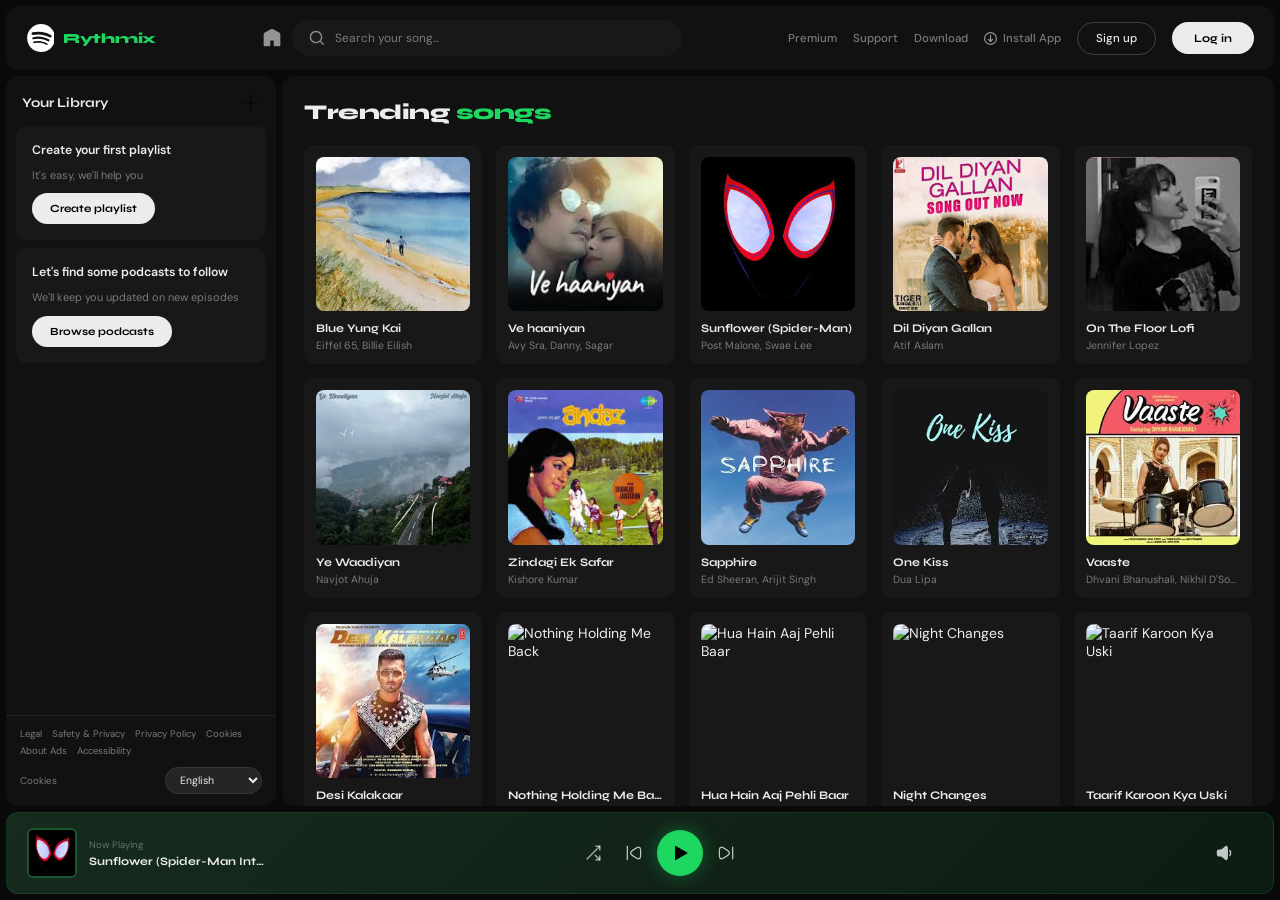
==== commit f3e08b4d: "index.html uploaded" ====
--- a/index.html
+++ b/index.html
@@ -28,7 +28,7 @@
 
     <a href="#home" class="nav-logo">
       <img src="logo.svg" alt="Spotify Logo"/>
-      <span>Spotify</span>
+      <span>Rythmix</span>
     </a>
 
     <div class="nav-center">
